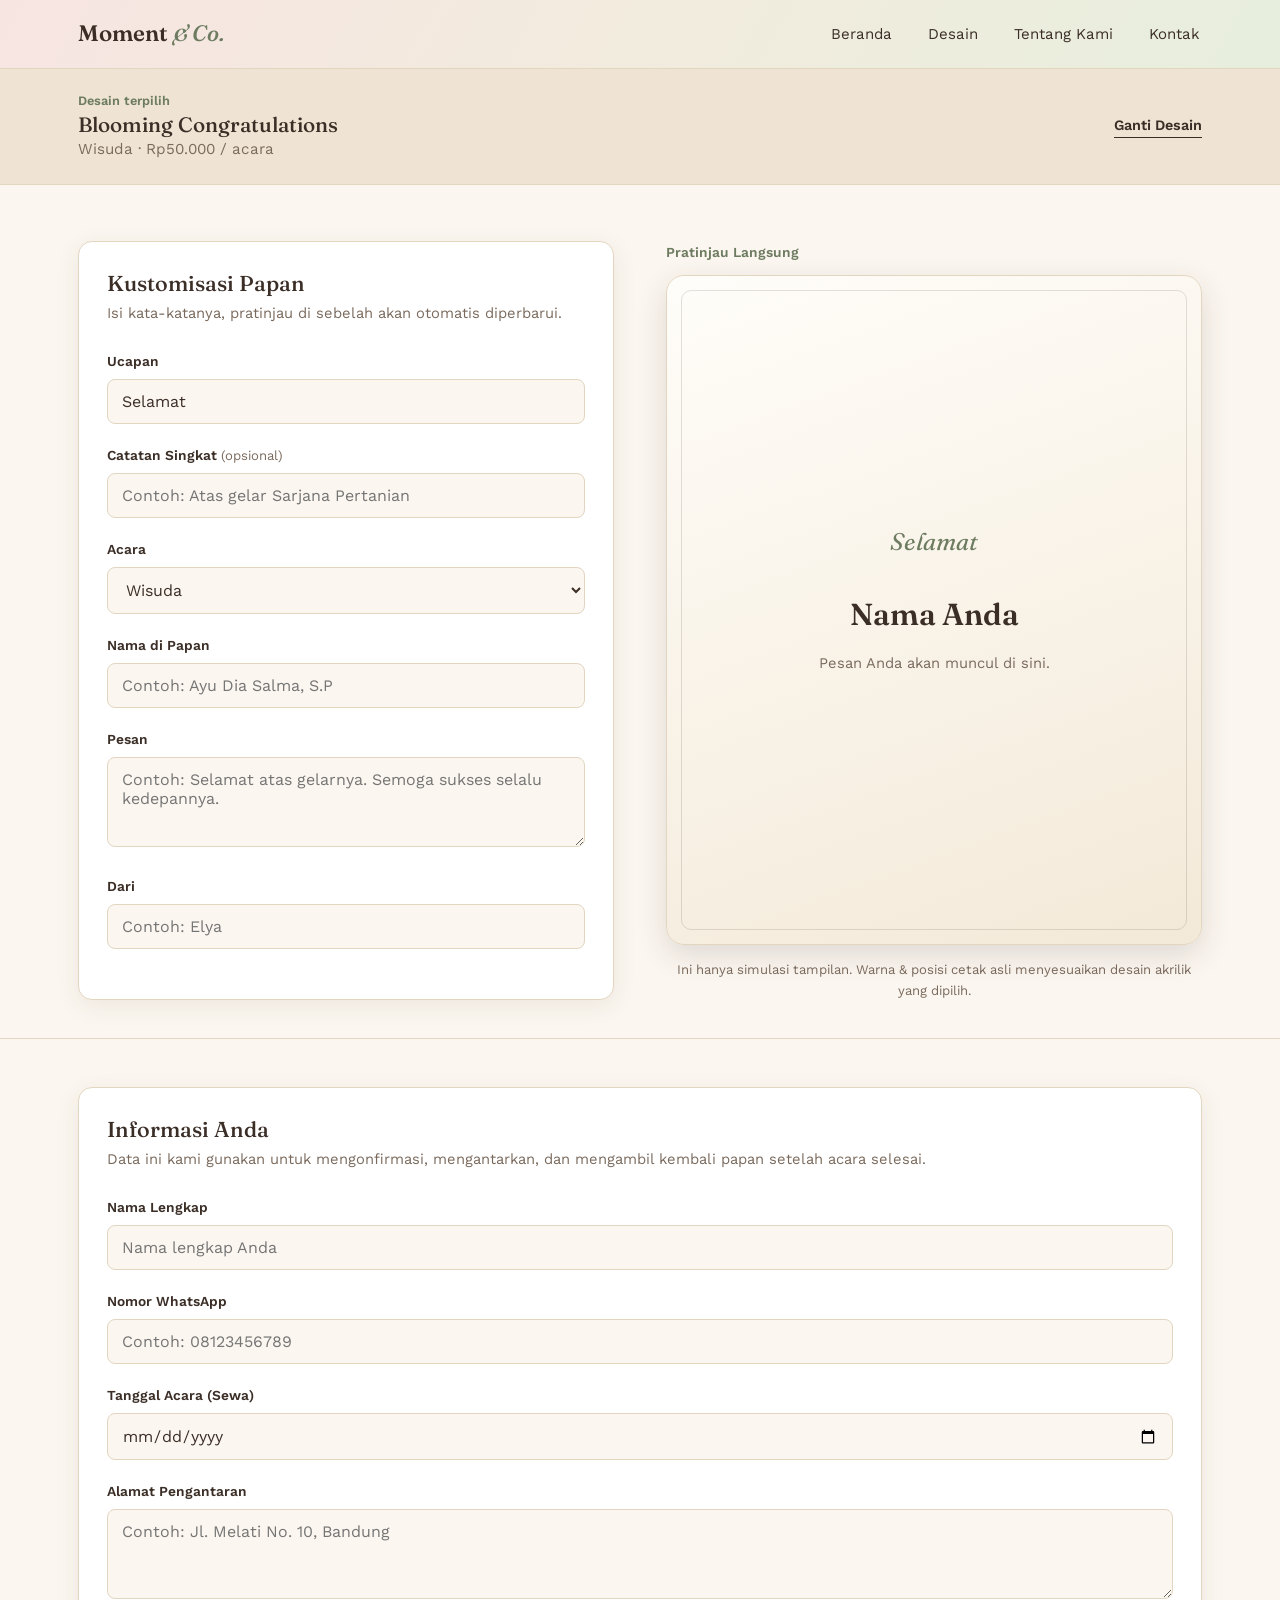
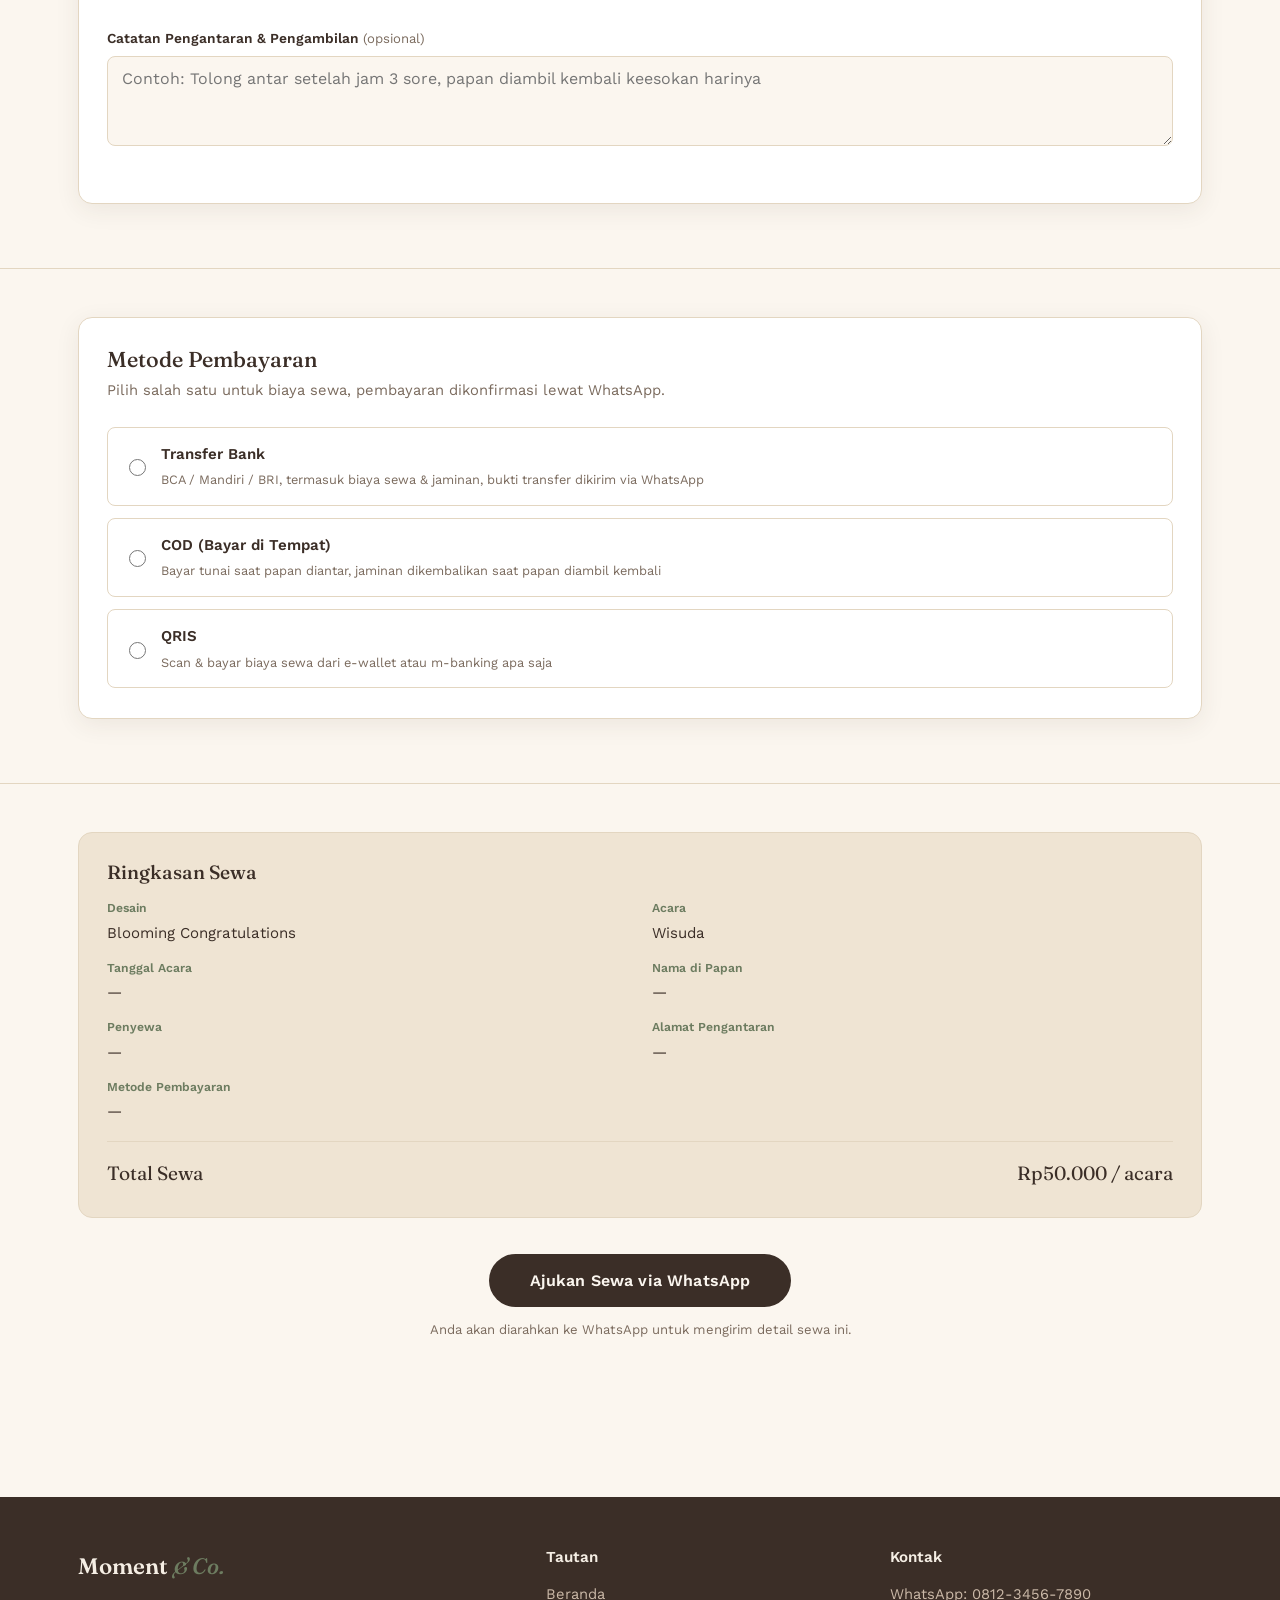
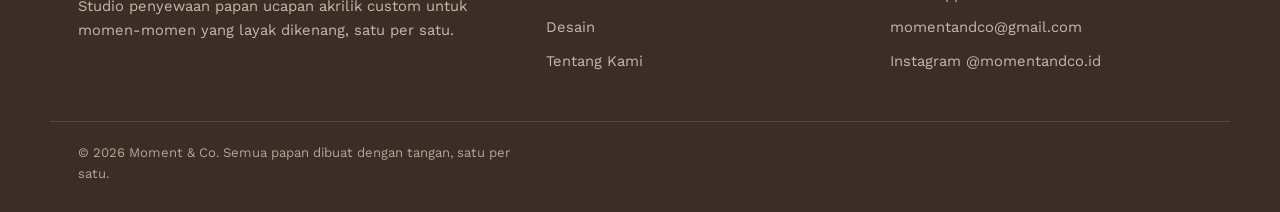
==== board.html @ 208d098b "Add files via upload" ====
<!DOCTYPE html>
<html lang="id">
<head>
<meta charset="UTF-8">
<meta name="viewport" content="width=device-width, initial-scale=1.0">
<title>Custom &amp; Sewa Papan — Moment & Co.</title>
<meta name="description" content="Sesuaikan kata-kata pada papan ucapan akrilik sewaan Anda, lihat pratinjaunya secara langsung, lalu ajukan sewa melalui WhatsApp.">
<link rel="stylesheet" href="css/style.css">
</head>
<body>

<header class="site-header">
  <div class="wrap">
    <a href="index.html" class="brand">Moment <span>&amp; Co.</span></a>
    <nav class="main-nav" id="mainNav">
      <ul>
        <li><a href="index.html">Beranda</a></li>
        <li><a href="index.html#desain">Desain</a></li>
        <li><a href="index.html#tentang">Tentang Kami</a></li>
        <li><a href="index.html#kontak">Kontak</a></li>
      </ul>
    </nav>
    <button class="nav-toggle" id="navToggle" aria-label="Buka menu" aria-expanded="false">
      <svg viewBox="0 0 24 24" fill="none" stroke="currentColor" stroke-width="1.8" stroke-linecap="round"><line x1="3" y1="6" x2="21" y2="6"/><line x1="3" y1="12" x2="21" y2="12"/><line x1="3" y1="18" x2="21" y2="18"/></svg>
    </button>
  </div>
</header>

<div class="page-header-strip">
  <div class="wrap selected-design-bar">
    <div>
      <div class="label">Desain terpilih</div>
      <h2 id="selDesignName">—</h2>
      <div class="price" id="selDesignPrice"></div>
    </div>
    <a href="index.html#desain" class="change-design">Ganti Desain</a>
  </div>
</div>

<main>
  <form id="orderForm" novalidate>

    <!-- Banner error global — tampil di atas semua section saat validasi gagal,
         lalu halaman otomatis scroll ke field pertama yang bermasalah -->
    <div class="wrap">
      <p class="form-error-banner" id="formErrorBanner">Beberapa data belum lengkap. Mohon periksa kembali kolom yang ditandai.</p>
    </div>

    <!-- CUSTOMIZATION + LIVE PREVIEW -->
    <section class="builder" id="kustomisasi">
      <div class="wrap">
        <div class="builder-grid">

          <div class="form-card">
            <h2>Kustomisasi Papan</h2>
            <p class="form-sub">Isi kata-katanya, pratinjau di sebelah akan otomatis diperbarui.</p>

            <div class="field">
              <label for="fCongrats">Ucapan</label>
              <input type="text" id="fCongrats" value="Selamat" maxlength="30">
            </div>

            <div class="field">
              <label for="fNote">Catatan Singkat <span class="hint">(opsional)</span></label>
              <input type="text" id="fNote" placeholder="Contoh: Atas gelar Sarjana Pertanian" maxlength="40">
            </div>

            <div class="field">
              <label for="fOccasion">Acara</label>
              <select id="fOccasion">
                <option value="Wisuda">Wisuda</option>
                <option value="Pernikahan">Pernikahan</option>
                <option value="Grand Opening">Grand Opening</option>
                <option value="Soft Opening">Soft Opening</option>
                <option value="Ulang Tahun ke-">Ulang Tahun ke-</option>
                <option value="Pelantikan">Pelantikan</option>
                <option value="Anniversary">Anniversary</option>
                <option value="Lainnya">Lainnya</option>
              </select>
            </div>

            <div class="field" id="fieldName">
              <label for="fName">Nama di Papan</label>
              <input type="text" id="fName" placeholder="Contoh: Ayu Dia Salma, S.P" maxlength="60">
              <p class="error-msg">Nama di papan wajib diisi.</p>
            </div>

            <div class="field" id="fieldMessage">
              <label for="fMessage">Pesan</label>
              <textarea id="fMessage" placeholder="Contoh: Selamat atas gelarnya. Semoga sukses selalu kedepannya." maxlength="140"></textarea>
              <p class="error-msg">Pesan wajib diisi.</p>
            </div>

            <div class="field">
              <label for="fFrom">Dari</label>
              <input type="text" id="fFrom" placeholder="Contoh: Elya" maxlength="40">
            </div>
          </div>

          <div class="preview-wrap">
            <p class="preview-label">Pratinjau Langsung</p>
            <div class="board-frame">
              <span class="pv-congrats" id="pvCongrats">Selamat</span>
              <span class="pv-note" id="pvNote"></span>
              <span class="pv-name" id="pvName">Nama Anda</span>
              <span class="pv-message" id="pvMessage">Pesan Anda akan muncul di sini.</span>
              <span class="pv-from" id="pvFrom"></span>
            </div>
            <p class="preview-note">Ini hanya simulasi tampilan. Warna &amp; posisi cetak asli menyesuaikan desain akrilik yang dipilih.</p>
          </div>

        </div>
      </div>
    </section>

    <!-- CUSTOMER & DELIVERY INFO -->
    <section class="panel-pad" id="info">
      <div class="wrap">
        <div class="form-card">
          <h2>Informasi Anda</h2>
          <p class="form-sub">Data ini kami gunakan untuk mengonfirmasi, mengantarkan, dan mengambil kembali papan setelah acara selesai.</p>

          <div class="field" id="fieldCustName">
            <label for="cName">Nama Lengkap</label>
            <input type="text" id="cName" placeholder="Nama lengkap Anda">
            <p class="error-msg">Nama wajib diisi.</p>
          </div>

          <div class="field" id="fieldCustPhone">
            <label for="cPhone">Nomor WhatsApp</label>
            <input type="tel" id="cPhone" placeholder="Contoh: 08123456789">
            <p class="error-msg">Nomor WhatsApp wajib diisi.</p>
          </div>

          <div class="field" id="fieldEventDate">
            <label for="cEventDate">Tanggal Acara (Sewa)</label>
            <input type="date" id="cEventDate">
            <p class="error-msg">Tanggal acara wajib diisi.</p>
          </div>

          <div class="field" id="fieldCustAddress">
            <label for="cAddress">Alamat Pengantaran</label>
            <textarea id="cAddress" placeholder="Contoh: Jl. Melati No. 10, Bandung"></textarea>
            <p class="error-msg">Alamat pengantaran wajib diisi.</p>
          </div>

          <div class="field">
            <label for="cNotes">Catatan Pengantaran &amp; Pengambilan <span class="hint">(opsional)</span></label>
            <textarea id="cNotes" placeholder="Contoh: Tolong antar setelah jam 3 sore, papan diambil kembali keesokan harinya"></textarea>
          </div>
        </div>
      </div>
    </section>

    <!-- PAYMENT -->
    <section class="panel-pad" id="pembayaran">
      <div class="wrap">
        <div class="form-card">
          <h2>Metode Pembayaran</h2>
          <p class="form-sub">Pilih salah satu untuk biaya sewa, pembayaran dikonfirmasi lewat WhatsApp.</p>

          <div class="payment-options" id="paymentOptions">
            <label class="payment-option">
              <input type="radio" name="payment" value="Transfer Bank">
              <span>
                <span class="pay-name">Transfer Bank</span><br>
                <span class="pay-desc">BCA / Mandiri / BRI, termasuk biaya sewa &amp; jaminan, bukti transfer dikirim via WhatsApp</span>
              </span>
            </label>
            <label class="payment-option">
              <input type="radio" name="payment" value="COD (Bayar di Tempat)">
              <span>
                <span class="pay-name">COD (Bayar di Tempat)</span><br>
                <span class="pay-desc">Bayar tunai saat papan diantar, jaminan dikembalikan saat papan diambil kembali</span>
              </span>
            </label>
            <label class="payment-option">
              <input type="radio" name="payment" value="QRIS">
              <span>
                <span class="pay-name">QRIS</span><br>
                <span class="pay-desc">Scan &amp; bayar biaya sewa dari e-wallet atau m-banking apa saja</span>
              </span>
            </label>
          </div>
          <p class="error-msg" id="paymentError" style="display:none;">Pilih salah satu metode pembayaran.</p>
        </div>
      </div>
    </section>

    <!-- SUMMARY + SUBMIT -->
    <section class="panel-pad" id="ringkasan">
      <div class="wrap">
        <div class="summary-card">
          <h2>Ringkasan Sewa</h2>
          <dl class="summary-grid">
            <div class="summary-row"><dt>Desain</dt><dd id="sumDesign">—</dd></div>
            <div class="summary-row"><dt>Acara</dt><dd id="sumOccasion">—</dd></div>
            <div class="summary-row"><dt>Tanggal Acara</dt><dd id="sumEventDate">—</dd></div>
            <div class="summary-row"><dt>Nama di Papan</dt><dd id="sumName">—</dd></div>
            <div class="summary-row"><dt>Penyewa</dt><dd id="sumCustomer">—</dd></div>
            <div class="summary-row"><dt>Alamat Pengantaran</dt><dd id="sumAddress">—</dd></div>
            <div class="summary-row"><dt>Metode Pembayaran</dt><dd id="sumPayment">—</dd></div>
          </dl>
          <div class="summary-total">
            <span>Total Sewa</span>
            <span id="sumPrice">Rp0</span>
          </div>
        </div>

        <div class="order-submit">
          <button type="submit" class="btn btn-primary">Ajukan Sewa via WhatsApp</button>
          <p class="submit-note">Anda akan diarahkan ke WhatsApp untuk mengirim detail sewa ini.</p>
        </div>
      </div>
    </section>

  </form>
</main>

<footer class="site-footer">
  <div class="wrap">
    <div>
      <div class="brand">Moment <span>&amp; Co.</span></div>
      <p>Studio penyewaan papan ucapan akrilik custom untuk momen-momen yang layak dikenang, satu per satu.</p>
    </div>
    <div>
      <h4>Tautan</h4>
      <ul>
        <li><a href="index.html">Beranda</a></li>
        <li><a href="index.html#desain">Desain</a></li>
        <li><a href="index.html#tentang">Tentang Kami</a></li>
      </ul>
    </div>
    <div>
      <h4>Kontak</h4>
      <ul>
        <li><a href="https://wa.me/6281234567890" target="_blank" rel="noopener">WhatsApp: 0812-3456-7890</a></li>
        <li><a href="mailto:momentandco@gmail.com">momentandco@gmail.com</a></li>
        <li><a href="#" onclick="return false;">Instagram @momentandco.id</a></li>
      </ul>
    </div>
  </div>
  <div class="wrap footer-bottom">
    © 2026 Moment &amp; Co. Semua papan dibuat dengan tangan, satu per satu.
  </div>
</footer>

<script src="js/nav.js"></script>
<script src="js/data.js"></script>
<script src="js/board.js"></script>
</body>
</html>
---- css/style.css ----
/* ===================================================================
   Moment & Co. — stylesheet
   Palette: warm ivory, espresso type, muted sage + dusty rose accents
   Type: Fraunces (display) + Work Sans (body/UI)
=================================================================== */

@import url('https://fonts.googleapis.com/css2?family=Fraunces:ital,opsz,wght@0,9..144,400;0,9..144,500;0,9..144,600;1,9..144,500&family=Work+Sans:wght@400;500;600&display=swap');

:root{
  --ivory:#FBF6EF;
  --paper:#FFFFFF;
  --espresso:#3B2E27;
  --taupe:#7A6A5D;
  --sage:#8C9A7E;
  --sage-dark:#6D7C60;
  --rose:#DFAFA6;
  --rose-dark:#C68F84;
  --beige:#EFE4D3;
  --line:#E3D6C1;

  --font-display:'Fraunces', serif;
  --font-body:'Work Sans', sans-serif;

  --radius:14px;
  --radius-sm:8px;
  --shadow-soft:0 6px 24px rgba(59,46,39,0.08);
  --shadow-lift:0 10px 30px rgba(59,46,39,0.14);
  --container:1180px;
}

*,*::before,*::after{ box-sizing:border-box; }
html{ scroll-behavior:smooth; }
body{
  margin:0;
  background:var(--ivory);
  color:var(--espresso);
  font-family:var(--font-body);
  font-size:16px;
  line-height:1.6;
  -webkit-font-smoothing:antialiased;
}
h1,h2,h3,h4{
  font-family:var(--font-display);
  font-weight:500;
  color:var(--espresso);
  line-height:1.15;
  margin:0 0 0.5em;
}
p{ margin:0 0 1em; color:var(--taupe); }
a{ color:inherit; text-decoration:none; }
ul{ list-style:none; margin:0; padding:0; }
img{ max-width:100%; display:block; }
button{ font-family:inherit; cursor:pointer; }
input,select,textarea{ font-family:inherit; font-size:1rem; }

:focus-visible{
  outline:2px solid var(--sage-dark);
  outline-offset:3px;
}

.wrap{
  max-width:var(--container);
  margin:0 auto;
  padding:0 28px;
}

@media (prefers-reduced-motion: reduce){
  *{ animation-duration:0.001ms !important; transition-duration:0.001ms !important; }
  html{ scroll-behavior:auto; }
}

/* ---------- Buttons ---------- */
.btn{
  display:inline-flex;
  align-items:center;
  justify-content:center;
  gap:8px;
  padding:13px 26px;
  border-radius:999px;
  border:1px solid transparent;
  font-size:0.95rem;
  font-weight:600;
  letter-spacing:0.01em;
  transition:transform 0.18s ease, box-shadow 0.18s ease, background 0.18s ease;
}
.btn-primary{
  background:var(--espresso);
  color:var(--ivory);
}
.btn-primary:hover{ background:#2C221D; box-shadow:var(--shadow-lift); transform:translateY(-1px); }
.btn-secondary{
  background:transparent;
  border-color:var(--espresso);
  color:var(--espresso);
}
.btn-secondary:hover{ background:var(--espresso); color:var(--ivory); }
.btn-full{ width:100%; }
.btn:disabled{ opacity:0.5; cursor:not-allowed; transform:none; box-shadow:none; }

/* ---------- Header ---------- */
.site-header{
  position:sticky;
  top:0;
  z-index:50;
  background:linear-gradient(120deg, #F7E5E2 0%, #F1ECDD 55%, #E7EEDD 100%);
  border-bottom:1px solid var(--line);
}
.site-header .wrap{
  display:flex;
  align-items:center;
  justify-content:space-between;
  padding-top:16px;
  padding-bottom:16px;
}
.brand{
  font-family:var(--font-display);
  font-size:1.4rem;
  font-weight:600;
  color:var(--espresso);
}
.brand span{ font-style:italic; font-weight:500; color:var(--sage-dark); }

.main-nav ul{ display:flex; gap:32px; }
.main-nav a{
  font-size:0.94rem;
  color:var(--espresso);
  padding:6px 2px;
  border-bottom:1px solid transparent;
  transition:border-color 0.18s ease, color 0.18s ease;
}
.main-nav a:hover{ border-color:var(--sage-dark); }

.nav-toggle{
  display:none;
  background:none;
  border:none;
  padding:6px;
}
.nav-toggle svg{ width:26px; height:26px; }

/* ---------- Store info (Tentang Kami) — kini di posisi paling atas,
   menggantikan slot screen-tabs yang lama, tampil di semua halaman ---------- */
.store-info-heading{
  font-family:var(--font-display);
  font-style:italic;
  color:var(--sage-dark);
  font-size:1.02rem;
  margin-bottom:18px;
}

/* Section padding utility, dipakai langsung tanpa gating tab lagi
   (.builder sudah didefinisikan di bagian "Custom board & checkout page").
   Garis tipis di atas tiap section memisahkan area saat semuanya di-scroll
   berurutan dalam satu halaman (dulu dipisah lewat tab). */
.panel-pad{
  padding:48px 0 64px;
  border-top:1px solid var(--line);
}

@media (max-width:820px){
  .nav-toggle{ display:block; }
  .main-nav{
    position:absolute;
    top:100%;
    left:0;
    right:0;
    background:var(--ivory);
    border-bottom:1px solid var(--line);
    max-height:0;
    overflow:hidden;
    transition:max-height 0.25s ease;
  }
  .main-nav.open{ max-height:280px; }
  .main-nav ul{
    flex-direction:column;
    gap:0;
    padding:8px 28px 20px;
  }
  .main-nav li{ border-top:1px solid var(--line); }
  .main-nav a{ display:block; padding:14px 2px; border-bottom:none; }
}

/* ---------- Hero ---------- */
.hero{
  padding:72px 0 64px;
  overflow:hidden;
}
.hero .wrap{
  display:grid;
  grid-template-columns:1.05fr 0.85fr;
  gap:56px;
  align-items:center;
}
.hero-eyebrow{
  font-family:var(--font-display);
  font-style:italic;
  color:var(--sage-dark);
  font-size:1.05rem;
  margin-bottom:14px;
}
.hero h1{
  font-size:clamp(2.1rem, 4vw, 3.1rem);
  max-width:14ch;
}
.hero-lead{
  font-size:1.06rem;
  max-width:46ch;
  margin-bottom:28px;
}
.hero-actions{ display:flex; gap:16px; flex-wrap:wrap; }

.hero-art{
  position:relative;
  display:flex;
  align-items:center;
  justify-content:center;
}
.hero-art svg{ width:100%; height:auto; max-width:420px; }

@media (max-width:900px){
  .hero .wrap{ grid-template-columns:1fr; }
  .hero-art{ order:-1; max-width:300px; margin:0 auto; }
}

/* ---------- Store info ---------- */
.store-info{
  background:var(--beige);
  border-top:1px solid var(--line);
  border-bottom:1px solid var(--line);
  padding:20px 0;
}
.info-grid{
  display:grid;
  grid-template-columns:repeat(3,1fr);
  gap:32px;
}
.info-block{ display:flex; gap:16px; }
.info-icon{
  flex:none;
  width:40px; height:40px;
  border-radius:50%;
  background:var(--paper);
  display:flex; align-items:center; justify-content:center;
  box-shadow:var(--shadow-soft);
}
.info-icon svg{ width:19px; height:19px; stroke:var(--sage-dark); }
.info-block h3{ font-size:1.02rem; margin-bottom:4px; }
.info-block p{ margin:0; font-size:0.93rem; }

@media (max-width:820px){
  .info-grid{ grid-template-columns:1fr; }
}

/* ---------- Search + designs ---------- */
.designs-section{ padding:72px 0 84px; }
.section-head{
  display:flex;
  align-items:flex-end;
  justify-content:space-between;
  gap:24px;
  margin-bottom:32px;
  flex-wrap:wrap;
}
.section-head h2{ font-size:2rem; max-width:16ch; }
.section-head p{ margin:0; max-width:40ch; }

.search-bar{
  position:relative;
  max-width:360px;
  margin-left:auto;
}
.search-bar input{
  width:100%;
  padding:12px 16px 12px 42px;
  border-radius:999px;
  border:1px solid var(--line);
  background:var(--paper);
  color:var(--espresso);
}
.search-bar input::placeholder{ color:#A8998A; }
.search-bar svg{
  position:absolute;
  left:15px; top:50%;
  transform:translateY(-50%);
  width:17px; height:17px;
  stroke:var(--taupe);
}
.search-empty{
  display:none;
  text-align:center;
  padding:40px 0;
  color:var(--taupe);
  font-family:var(--font-display);
  font-size:1.15rem;
}

.designs-grid{
  display:grid;
  grid-template-columns:repeat(3, 1fr);
  gap:26px;
  margin-top:40px;
}
@media (max-width:980px){ .designs-grid{ grid-template-columns:repeat(2,1fr); } }
@media (max-width:600px){ .designs-grid{ grid-template-columns:1fr; } }

.board-card{
  background:var(--paper);
  border:1px solid var(--line);
  border-radius:var(--radius);
  overflow:hidden;
  box-shadow:var(--shadow-soft);
  transition:transform 0.2s ease, box-shadow 0.2s ease;
  display:flex;
  flex-direction:column;
}
.board-card:hover{ transform:translateY(-3px); box-shadow:var(--shadow-lift); }

.board-thumb{
  position:relative;
  aspect-ratio:4/3;
  background:linear-gradient(155deg, var(--beige) 0%, #F5ECDD 100%);
  display:flex;
  align-items:center;
  justify-content:center;
  border-bottom:1px solid var(--line);
}
.board-thumb img{
  position:absolute; inset:0;
  width:100%; height:100%;
  object-fit:cover;
}
.board-thumb .thumb-icon{ width:46px; height:46px; stroke:var(--sage-dark); opacity:0.75; }
.board-thumb .thumb-caption{
  position:absolute;
  bottom:10px; left:0; right:0;
  text-align:center;
  font-size:0.72rem;
  color:var(--taupe);
  letter-spacing:0.02em;
}

.board-body{ padding:18px 20px 20px; display:flex; flex-direction:column; gap:4px; flex:1; }
.board-occasion{ font-size:0.78rem; color:var(--sage-dark); font-weight:600; }
.board-name{ font-family:var(--font-display); font-size:1.18rem; margin:0; }
.board-price{ color:var(--espresso); font-weight:600; margin:2px 0 14px; }
.price-unit{ color:var(--taupe); font-weight:400; font-size:0.8rem; }
.board-body .btn{ margin-top:auto; }

/* ---------- Footer ---------- */
.site-footer{
  background:var(--espresso);
  color:#EFE6DC;
  padding:52px 0 28px;
}
.site-footer .wrap{
  display:grid;
  grid-template-columns:1.4fr 1fr 1fr;
  gap:32px;
}
.site-footer h4{ color:#F5EEE4; font-size:0.95rem; margin-bottom:14px; font-family:var(--font-body); font-weight:600; }
.site-footer .brand{ color:#F5EEE4; margin-bottom:10px; }
.site-footer p, .site-footer a{ color:#CBB9A8; font-size:0.92rem; }
.site-footer a:hover{ color:#F5EEE4; }
.site-footer li{ margin-bottom:8px; }
.footer-bottom{
  margin-top:40px;
  padding-top:20px;
  border-top:1px solid rgba(255,255,255,0.12);
  font-size:0.82rem;
  color:#B7A594;
}
@media (max-width:700px){
  .site-footer .wrap{ grid-template-columns:1fr; }
}

/* ===================================================================
   Custom board & checkout page
=================================================================== */
.page-header-strip{
  background:var(--beige);
  border-bottom:1px solid var(--line);
  padding:22px 0;
}
.selected-design-bar{
  display:flex;
  align-items:center;
  justify-content:space-between;
  flex-wrap:wrap;
  gap:12px;
}
.selected-design-bar .label{ font-size:0.8rem; color:var(--sage-dark); font-weight:600; margin-bottom:2px; }
.selected-design-bar h2{ font-size:1.3rem; margin:0; }
.selected-design-bar .price{ color:var(--taupe); font-size:0.95rem; }
.change-design{
  font-size:0.9rem;
  font-weight:600;
  color:var(--espresso);
  border-bottom:1px solid var(--espresso);
}

.builder{ padding:56px 0 24px; }
.builder-grid{
  display:grid;
  grid-template-columns:1fr 1fr;
  gap:52px;
  align-items:start;
}
@media (max-width:900px){
  .builder-grid{ grid-template-columns:1fr; gap:40px; }
}

.form-card{
  background:var(--paper);
  border:1px solid var(--line);
  border-radius:var(--radius);
  padding:30px 28px;
  box-shadow:var(--shadow-soft);
}
.form-card h2{ font-size:1.35rem; margin-bottom:6px; }
.form-card .form-sub{ margin-bottom:24px; font-size:0.92rem; }

.field{ margin-bottom:20px; }
.field label{
  display:block;
  font-size:0.86rem;
  font-weight:600;
  margin-bottom:7px;
  color:var(--espresso);
}
.field .hint{ font-weight:400; color:var(--taupe); font-size:0.82rem; }
.field input[type=text],
.field input[type=tel],
.field input[type=date],
.field select,
.field textarea{
  width:100%;
  padding:12px 14px;
  border:1px solid var(--line);
  border-radius:var(--radius-sm);
  background:var(--ivory);
  color:var(--espresso);
  transition:border-color 0.15s ease;
}
.field input:focus,
.field select:focus,
.field textarea:focus{ border-color:var(--sage-dark); }
.field textarea{ resize:vertical; min-height:90px; }
.field.has-error input,
.field.has-error select,
.field.has-error textarea{ border-color:var(--rose-dark); }
.error-msg{
  display:none;
  color:#B4574B;
  font-size:0.8rem;
  margin-top:6px;
}
.field.has-error .error-msg{ display:block; }

/* payment options */
.payment-options{ display:grid; gap:12px; }
.payment-option{
  display:flex;
  align-items:center;
  gap:12px;
  border:1px solid var(--line);
  border-radius:var(--radius-sm);
  padding:13px 16px;
  cursor:pointer;
  transition:border-color 0.15s ease, background 0.15s ease;
}
.payment-option:hover{ border-color:var(--sage-dark); }
.payment-option input{ accent-color:var(--sage-dark); width:17px; height:17px; }
.payment-option.selected{ border-color:var(--sage-dark); background:#F5F7F1; }
.payment-option .pay-name{ font-weight:600; font-size:0.94rem; }
.payment-option .pay-desc{ font-size:0.8rem; color:var(--taupe); }

/* ---------- Live preview ---------- */
.preview-wrap{ position:sticky; top:96px; }
.preview-label{ font-size:0.86rem; font-weight:600; color:var(--sage-dark); margin-bottom:12px; }

.board-frame{
  background:linear-gradient(160deg, #FFFDF9 0%, #F3E9D8 100%);
  border:1px solid var(--line);
  border-radius:18px;
  box-shadow:var(--shadow-lift);
  aspect-ratio:4/5;
  position:relative;
  padding:38px 30px;
  display:flex;
  flex-direction:column;
  align-items:center;
  justify-content:center;
  text-align:center;
  gap:14px;
}
.board-frame::before{
  content:"";
  position:absolute; inset:14px;
  border:1px solid rgba(59,46,39,0.14);
  border-radius:10px;
  pointer-events:none;
}
.pv-congrats{
  font-family:var(--font-display);
  font-style:italic;
  font-size:clamp(1.1rem,3vw,1.5rem);
  color:var(--sage-dark);
  word-break:break-word;
}
.pv-note{
  font-size:0.78rem;
  letter-spacing:0.02em;
  color:var(--taupe);
}
.pv-name{
  font-family:var(--font-display);
  font-weight:600;
  font-size:clamp(1.3rem,4vw,1.9rem);
  color:var(--espresso);
  word-break:break-word;
}
.pv-message{
  font-size:0.92rem;
  color:var(--taupe);
  max-width:34ch;
  word-break:break-word;
}
.pv-from{
  margin-top:6px;
  font-family:var(--font-display);
  font-style:italic;
  font-size:1rem;
  color:var(--espresso);
}
.preview-note{
  margin-top:14px;
  font-size:0.82rem;
  color:var(--taupe);
  text-align:center;
}

/* ---------- Summary ---------- */
.summary-card{
  background:var(--beige);
  border:1px solid var(--line);
  border-radius:var(--radius);
  padding:28px;
}
.summary-card h2{ font-size:1.2rem; margin-bottom:16px; }
.summary-grid{
  display:grid;
  grid-template-columns:1fr 1fr;
  gap:14px 24px;
}
@media (max-width:600px){ .summary-grid{ grid-template-columns:1fr; } }
.summary-row dt{ font-size:0.76rem; color:var(--sage-dark); font-weight:600; margin-bottom:2px; }
.summary-row dd{ margin:0; font-size:0.94rem; color:var(--espresso); }
.summary-total{
  margin-top:18px;
  padding-top:16px;
  border-top:1px solid var(--line);
  display:flex;
  justify-content:space-between;
  align-items:center;
  font-family:var(--font-display);
  font-size:1.2rem;
}

.order-submit{ padding:36px 0 80px; text-align:center; }
.order-submit .btn{ padding:16px 40px; font-size:1rem; }
.order-submit .submit-note{ margin-top:12px; font-size:0.82rem; }
.form-error-banner{
  display:none;
  max-width:520px;
  margin:0 auto 18px;
  background:#FBEDEA;
  border:1px solid #E9BDB4;
  color:#9C4438;
  padding:12px 18px;
  border-radius:var(--radius-sm);
  font-size:0.88rem;
}
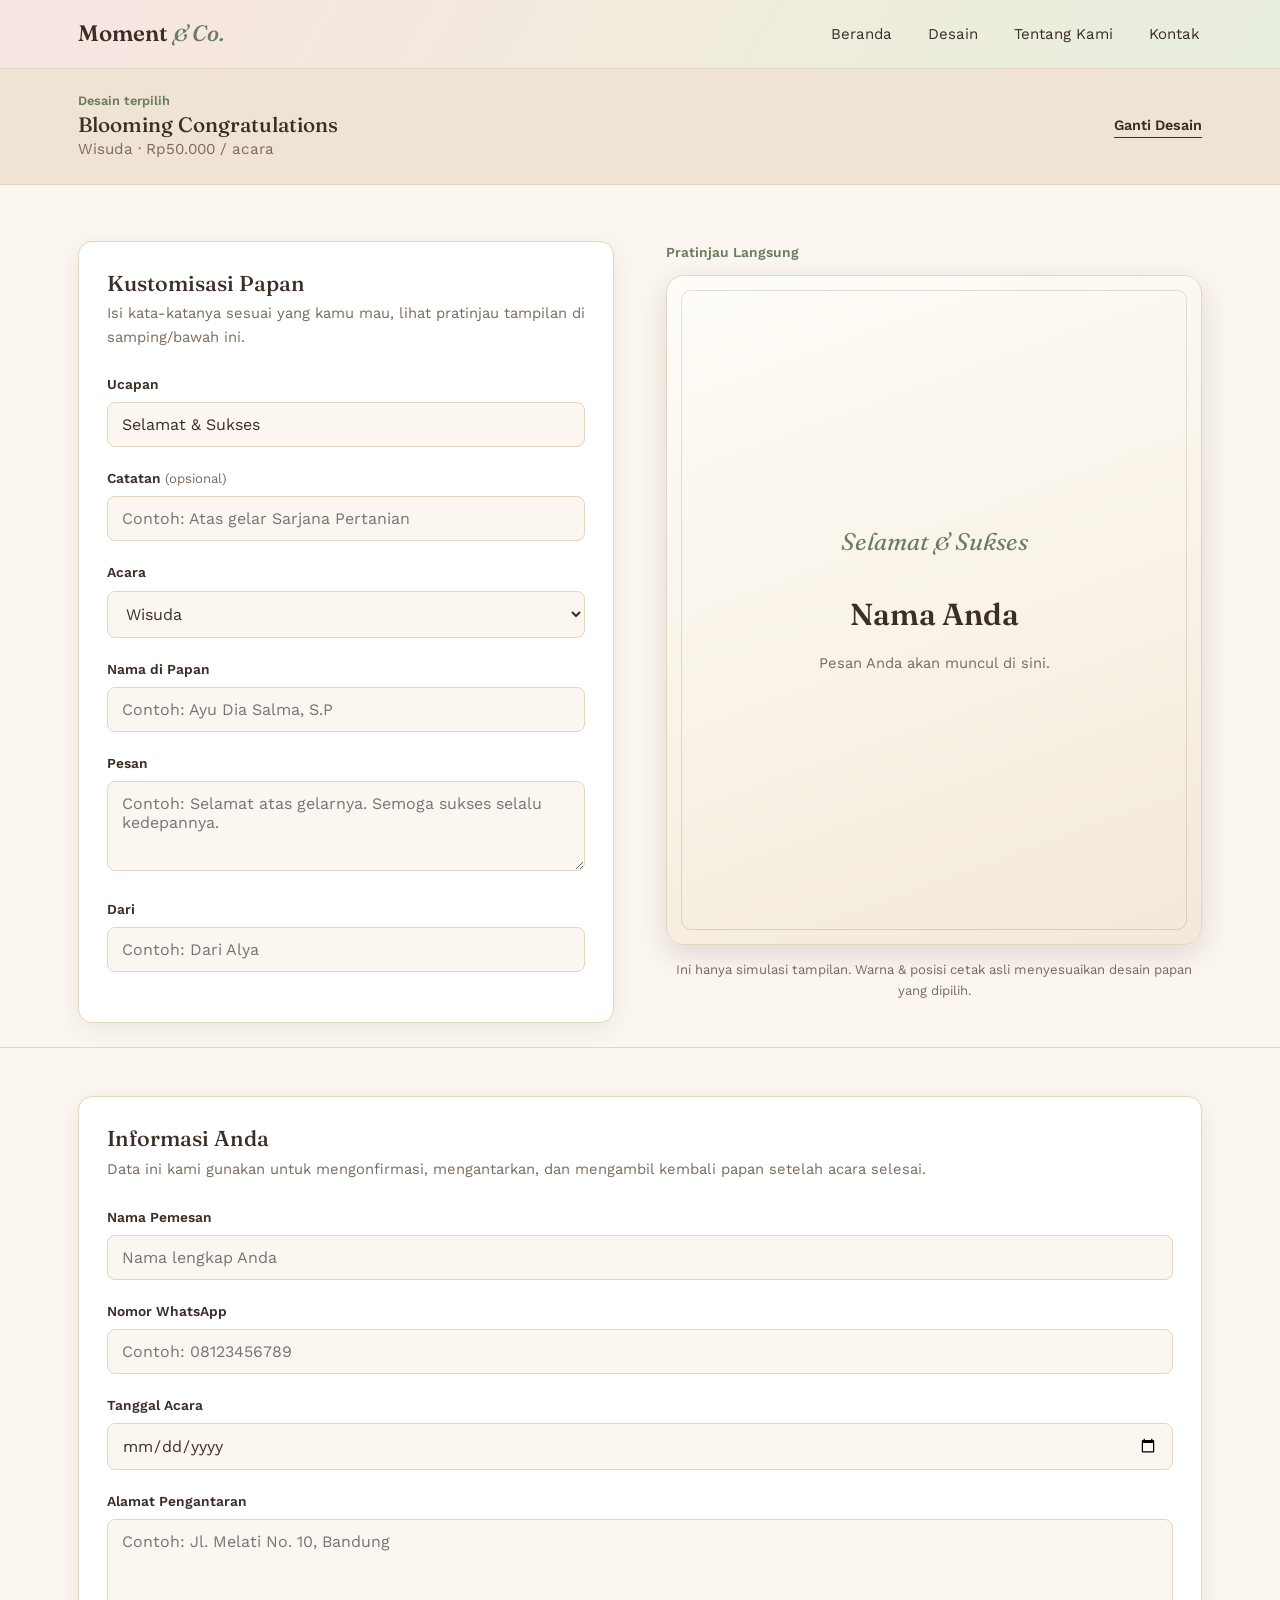
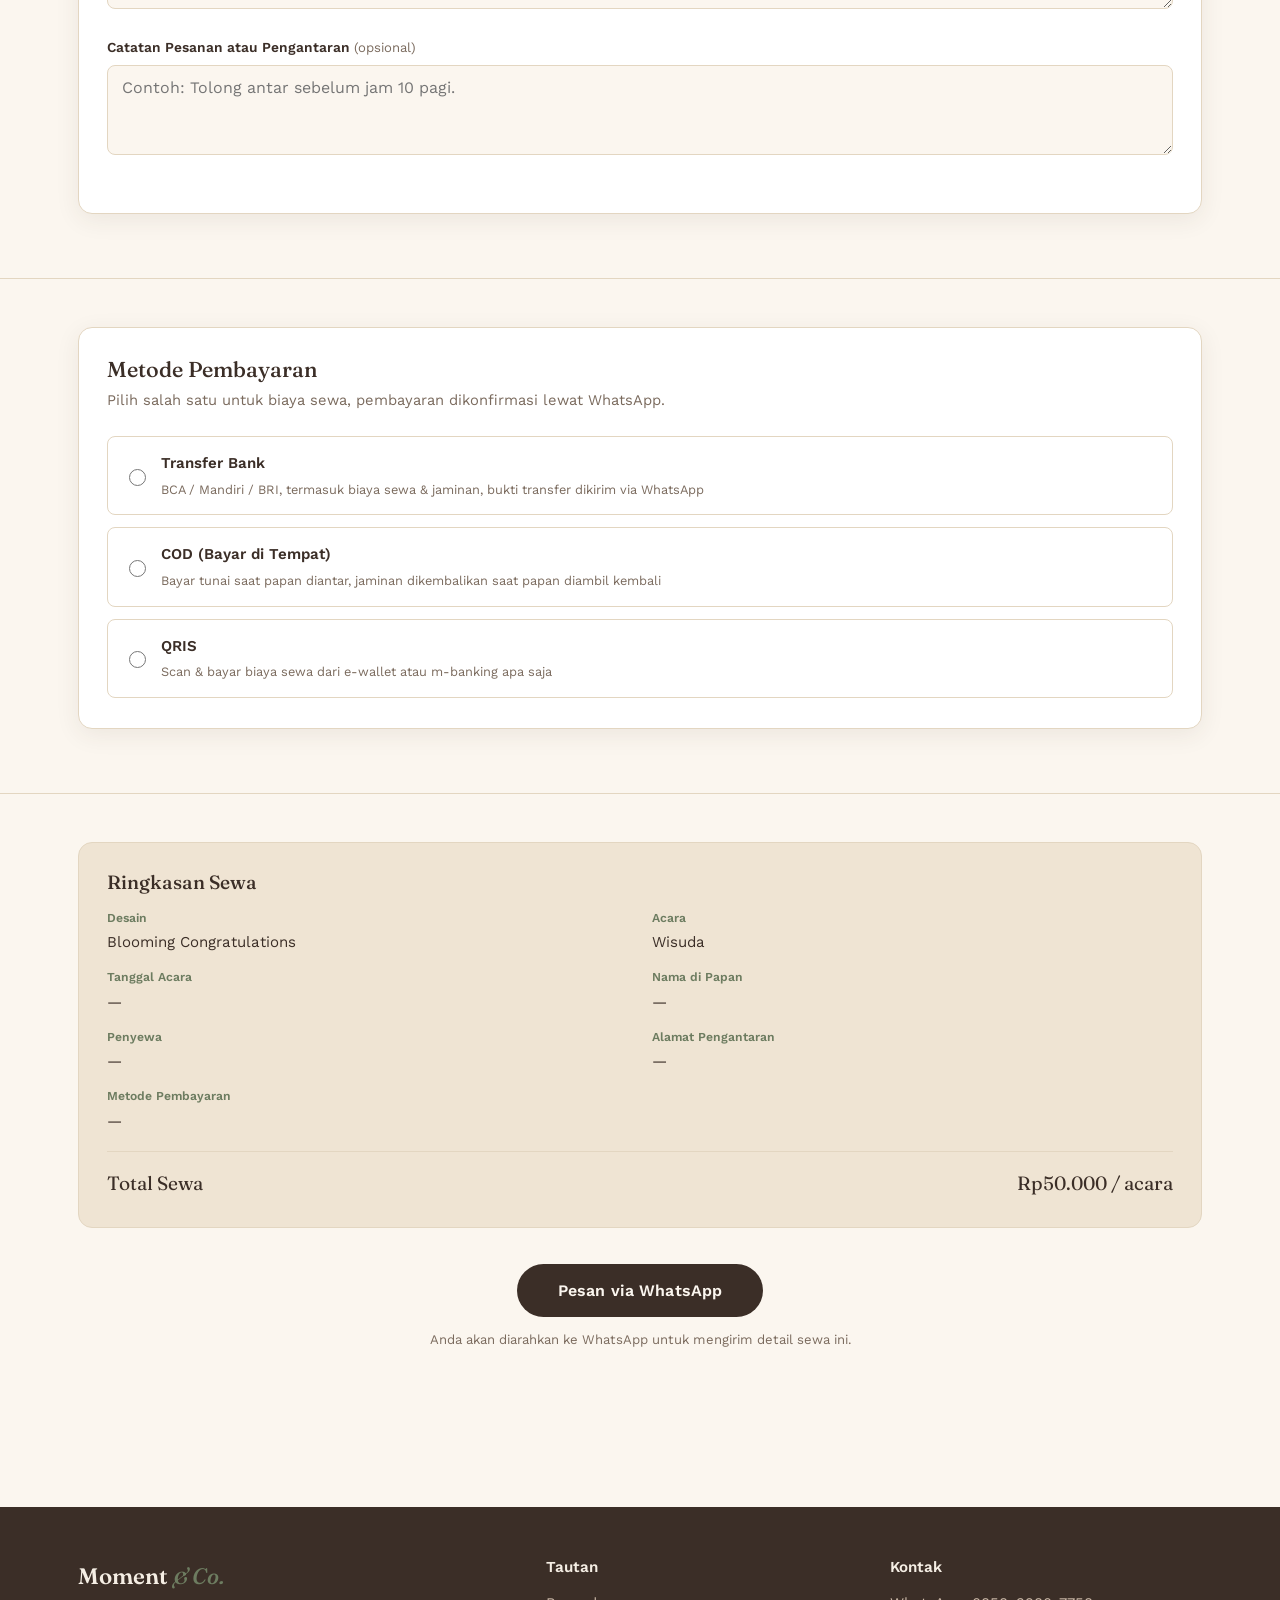
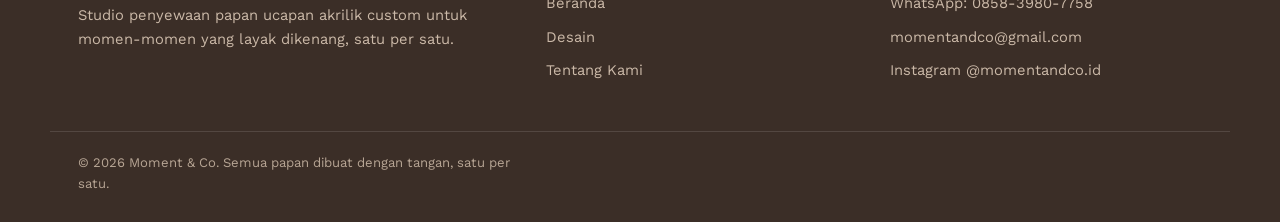
==== commit 7e2feb02: "Revise text labels and placeholders in board.html Updated text content for better clarity and accura" ====
--- a/board.html
+++ b/board.html
@@ -53,15 +53,15 @@
 
           <div class="form-card">
             <h2>Kustomisasi Papan</h2>
-            <p class="form-sub">Isi kata-katanya, pratinjau di sebelah akan otomatis diperbarui.</p>
+            <p class="form-sub">Isi kata-katanya sesuai yang kamu mau, lihat pratinjau tampilan di samping/bawah ini.</p>
 
             <div class="field">
               <label for="fCongrats">Ucapan</label>
-              <input type="text" id="fCongrats" value="Selamat" maxlength="30">
-            </div>
-
-            <div class="field">
-              <label for="fNote">Catatan Singkat <span class="hint">(opsional)</span></label>
+              <input type="text" id="fCongrats" value="Selamat & Sukses" maxlength="30">
+            </div>
+
+            <div class="field">
+              <label for="fNote">Catatan <span class="hint">(opsional)</span></label>
               <input type="text" id="fNote" placeholder="Contoh: Atas gelar Sarjana Pertanian" maxlength="40">
             </div>
 
@@ -93,7 +93,7 @@
 
             <div class="field">
               <label for="fFrom">Dari</label>
-              <input type="text" id="fFrom" placeholder="Contoh: Elya" maxlength="40">
+              <input type="text" id="fFrom" placeholder="Contoh: Dari Alya" maxlength="40">
             </div>
           </div>
 
@@ -106,7 +106,7 @@
               <span class="pv-message" id="pvMessage">Pesan Anda akan muncul di sini.</span>
               <span class="pv-from" id="pvFrom"></span>
             </div>
-            <p class="preview-note">Ini hanya simulasi tampilan. Warna &amp; posisi cetak asli menyesuaikan desain akrilik yang dipilih.</p>
+            <p class="preview-note">Ini hanya simulasi tampilan. Warna &amp; posisi cetak asli menyesuaikan desain papan yang dipilih.</p>
           </div>
 
         </div>
@@ -121,7 +121,7 @@
           <p class="form-sub">Data ini kami gunakan untuk mengonfirmasi, mengantarkan, dan mengambil kembali papan setelah acara selesai.</p>
 
           <div class="field" id="fieldCustName">
-            <label for="cName">Nama Lengkap</label>
+            <label for="cName">Nama Pemesan</label>
             <input type="text" id="cName" placeholder="Nama lengkap Anda">
             <p class="error-msg">Nama wajib diisi.</p>
           </div>
@@ -133,7 +133,7 @@
           </div>
 
           <div class="field" id="fieldEventDate">
-            <label for="cEventDate">Tanggal Acara (Sewa)</label>
+            <label for="cEventDate">Tanggal Acara</label>
             <input type="date" id="cEventDate">
             <p class="error-msg">Tanggal acara wajib diisi.</p>
           </div>
@@ -145,8 +145,8 @@
           </div>
 
           <div class="field">
-            <label for="cNotes">Catatan Pengantaran &amp; Pengambilan <span class="hint">(opsional)</span></label>
-            <textarea id="cNotes" placeholder="Contoh: Tolong antar setelah jam 3 sore, papan diambil kembali keesokan harinya"></textarea>
+            <label for="cNotes">Catatan Pesanan atau Pengantaran <span class="hint">(opsional)</span></label>
+            <textarea id="cNotes" placeholder="Contoh: Tolong antar sebelum jam 10 pagi."></textarea>
           </div>
         </div>
       </div>
@@ -208,7 +208,7 @@
         </div>
 
         <div class="order-submit">
-          <button type="submit" class="btn btn-primary">Ajukan Sewa via WhatsApp</button>
+          <button type="submit" class="btn btn-primary">Pesan via WhatsApp</button>
           <p class="submit-note">Anda akan diarahkan ke WhatsApp untuk mengirim detail sewa ini.</p>
         </div>
       </div>
@@ -234,7 +234,7 @@
     <div>
       <h4>Kontak</h4>
       <ul>
-        <li><a href="https://wa.me/6281234567890" target="_blank" rel="noopener">WhatsApp: 0812-3456-7890</a></li>
+        <li><a href="https://wa.me/6285839807758" target="_blank" rel="noopener">WhatsApp: 0858-3980-7758</a></li>
         <li><a href="mailto:momentandco@gmail.com">momentandco@gmail.com</a></li>
         <li><a href="#" onclick="return false;">Instagram @momentandco.id</a></li>
       </ul>
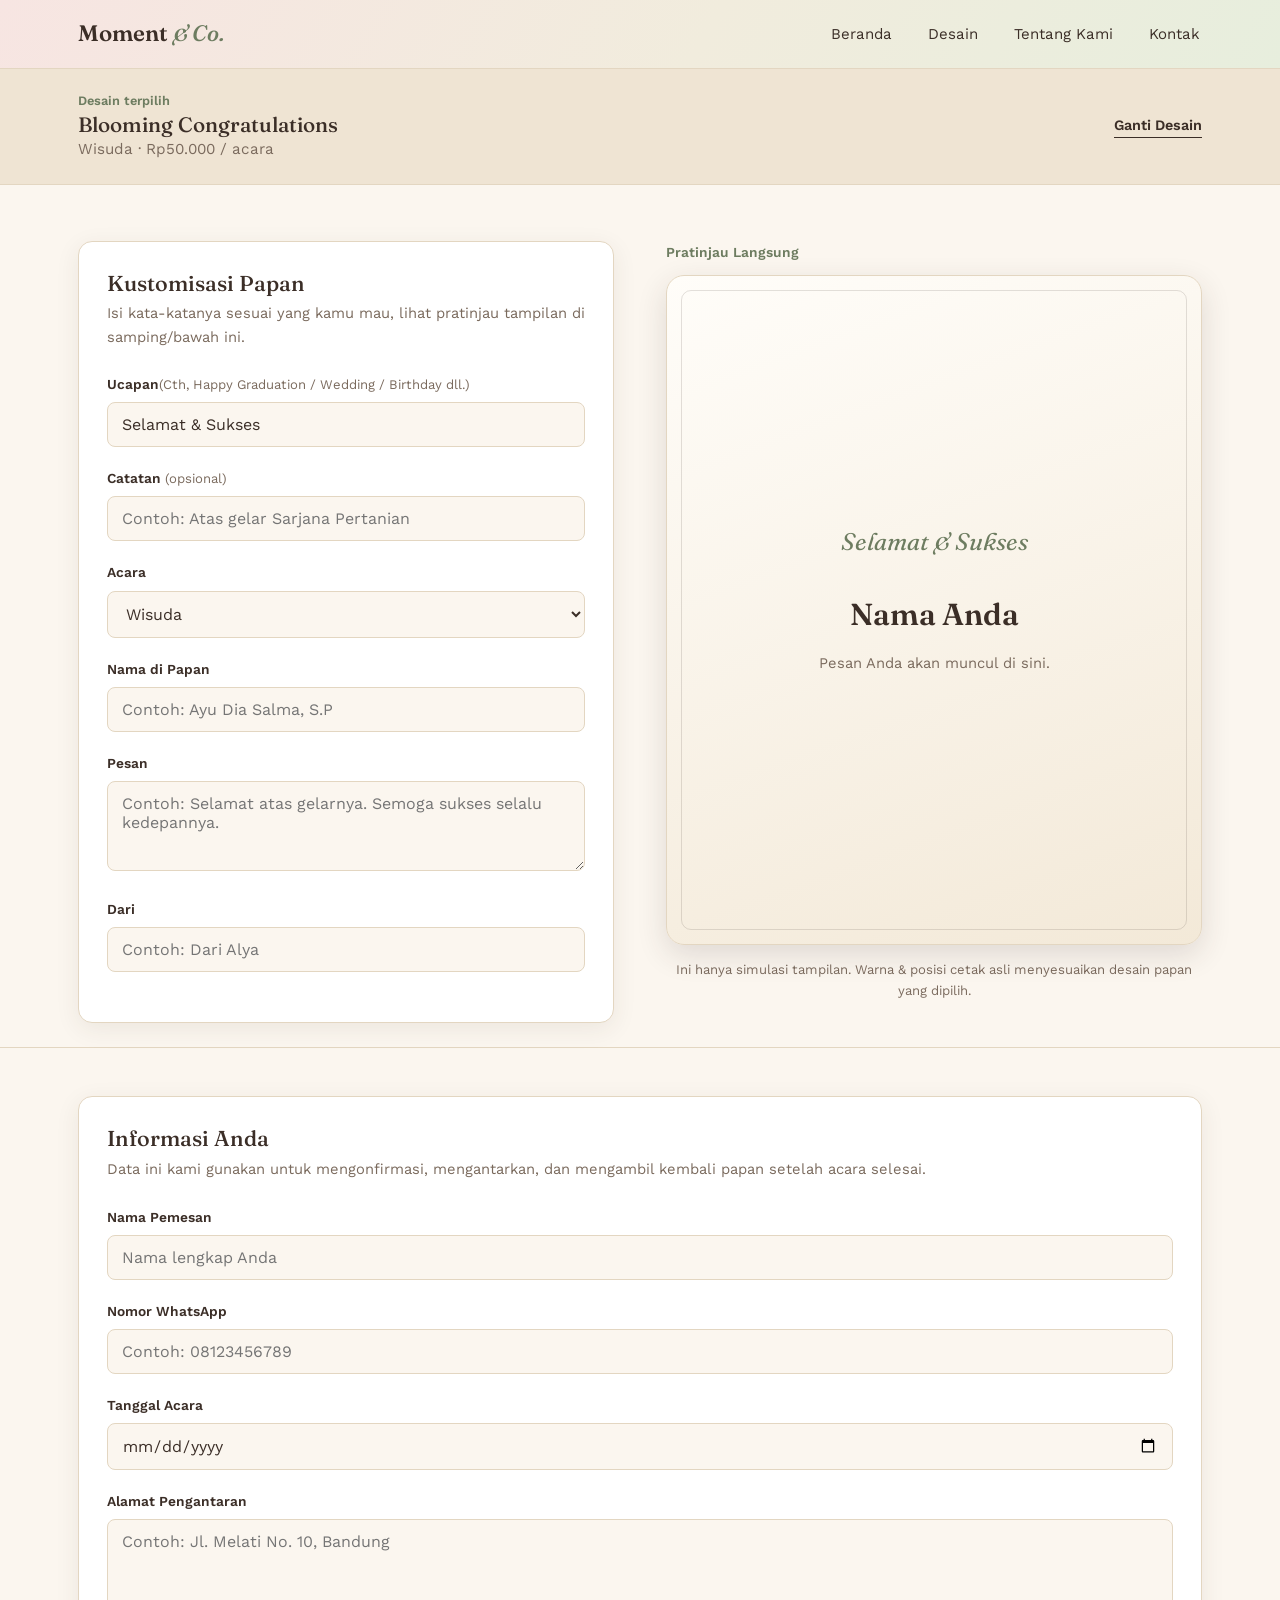
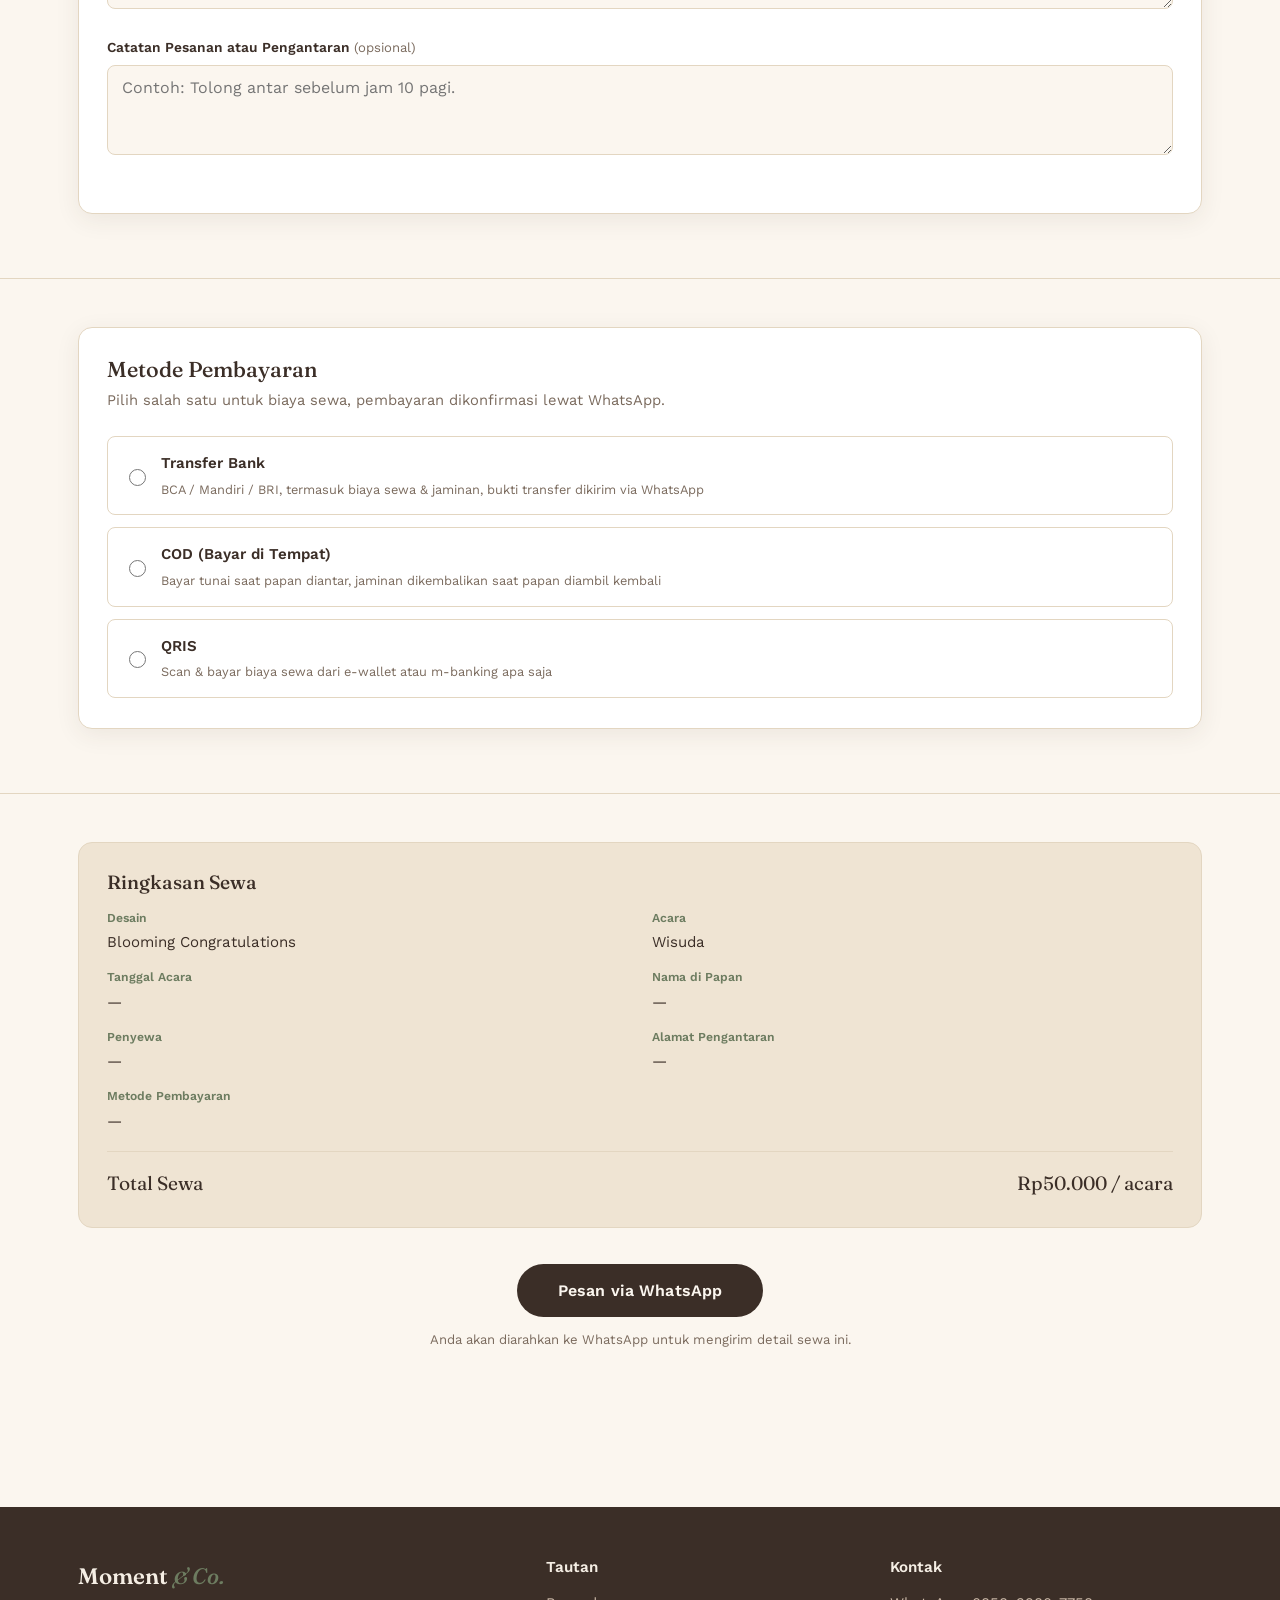
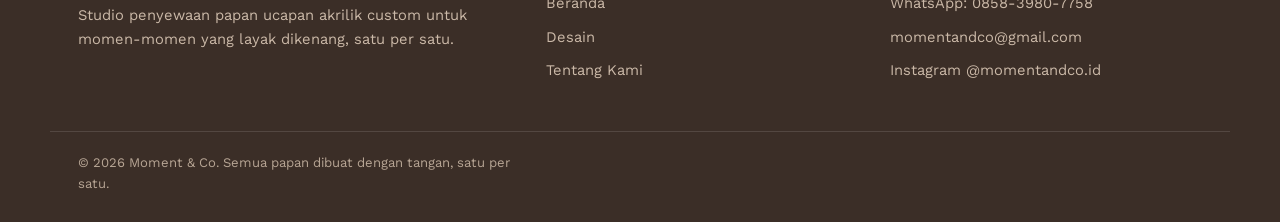
==== commit dfbe521b: "Update board.html" ====
--- a/board.html
+++ b/board.html
@@ -56,7 +56,7 @@
             <p class="form-sub">Isi kata-katanya sesuai yang kamu mau, lihat pratinjau tampilan di samping/bawah ini.</p>
 
             <div class="field">
-              <label for="fCongrats">Ucapan</label>
+              <label for="fCongrats">Ucapan<span class="hint">(Cth, Happy Graduation / Wedding / Birthday dll.)</span></label>
               <input type="text" id="fCongrats" value="Selamat & Sukses" maxlength="30">
             </div>
 
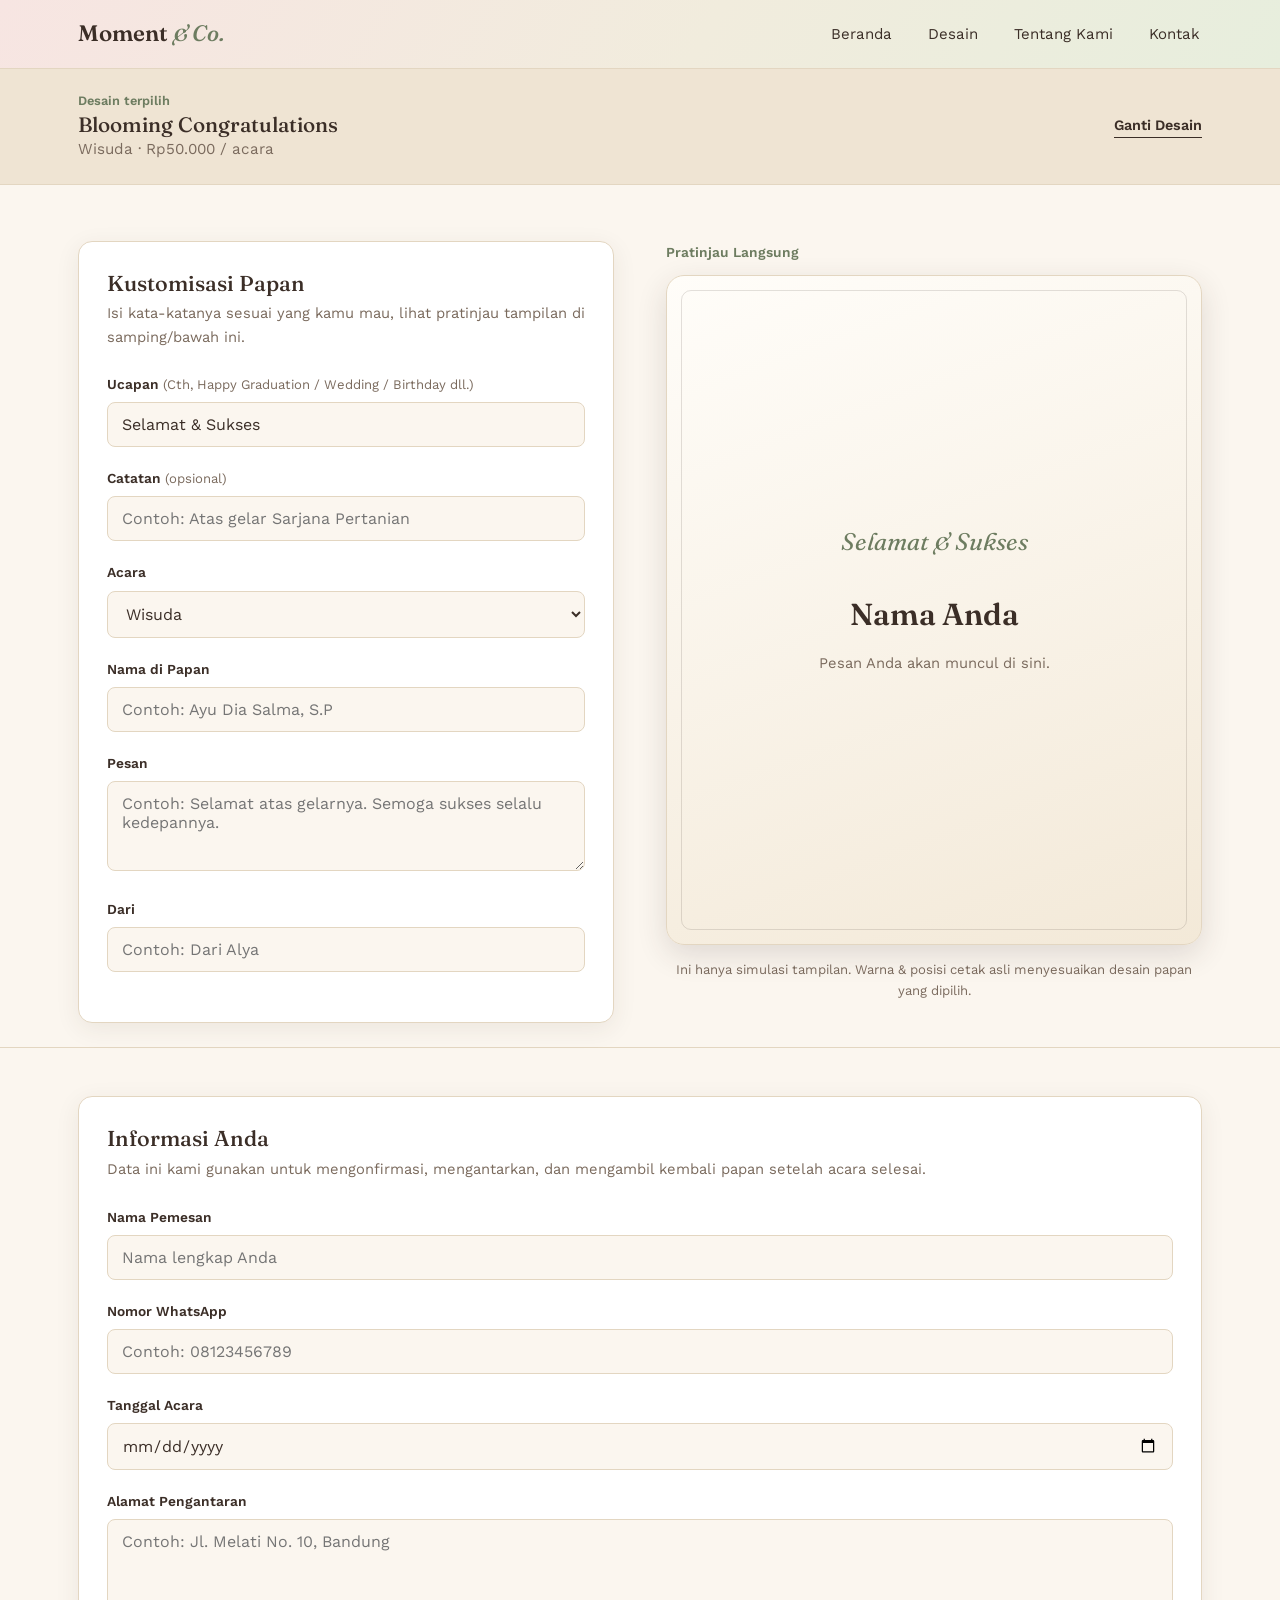
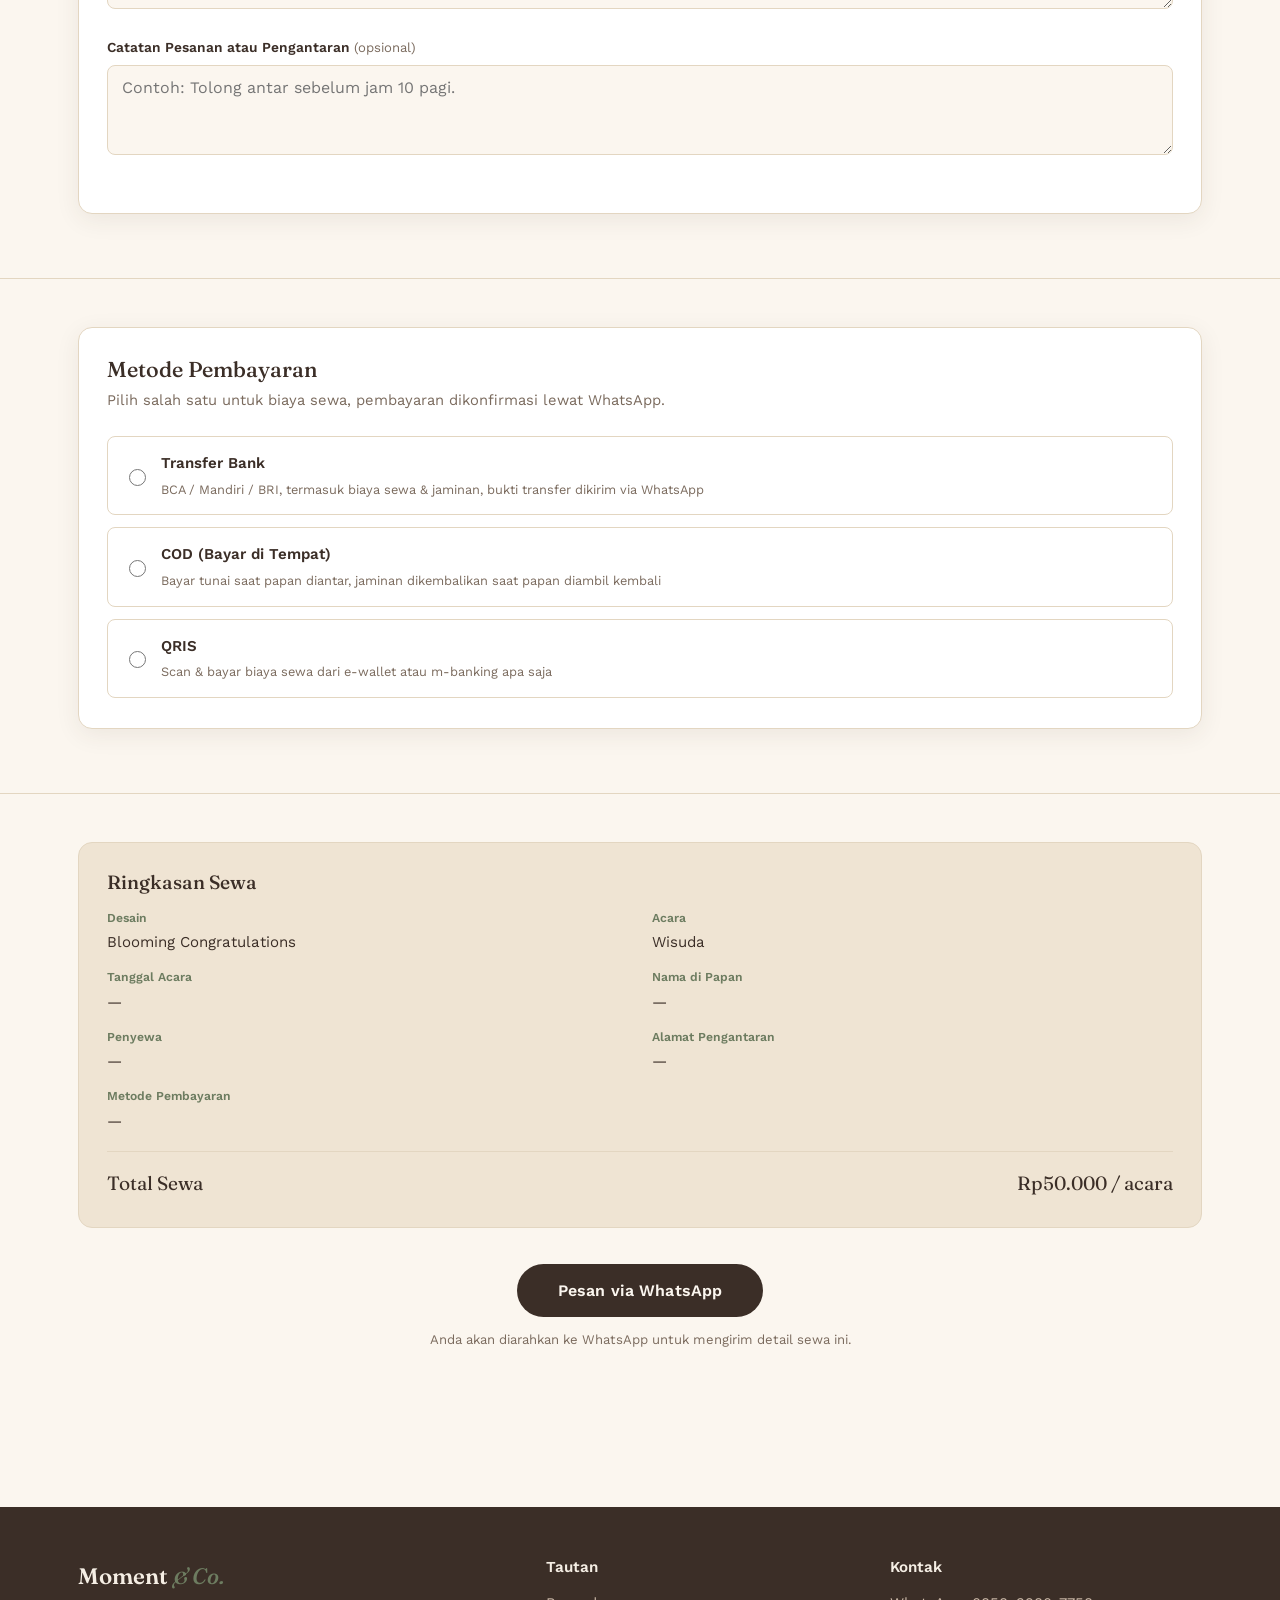
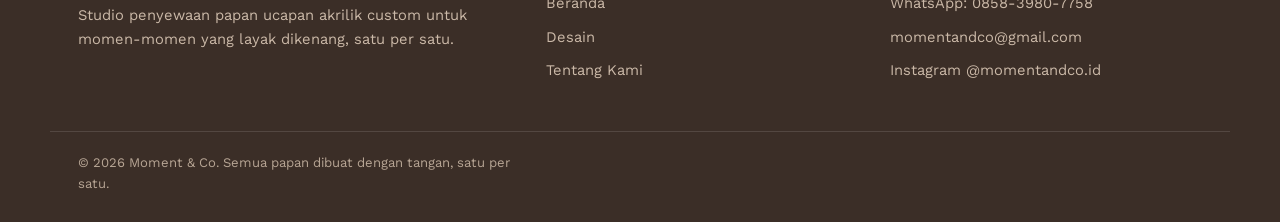
==== commit 18931fb9: "Fix label formatting for Ucapan input" ====
--- a/board.html
+++ b/board.html
@@ -56,7 +56,7 @@
             <p class="form-sub">Isi kata-katanya sesuai yang kamu mau, lihat pratinjau tampilan di samping/bawah ini.</p>
 
             <div class="field">
-              <label for="fCongrats">Ucapan<span class="hint">(Cth, Happy Graduation / Wedding / Birthday dll.)</span></label>
+              <label for="fCongrats">Ucapan <span class="hint">(Cth, Happy Graduation / Wedding / Birthday dll.)</span></label>
               <input type="text" id="fCongrats" value="Selamat & Sukses" maxlength="30">
             </div>
 
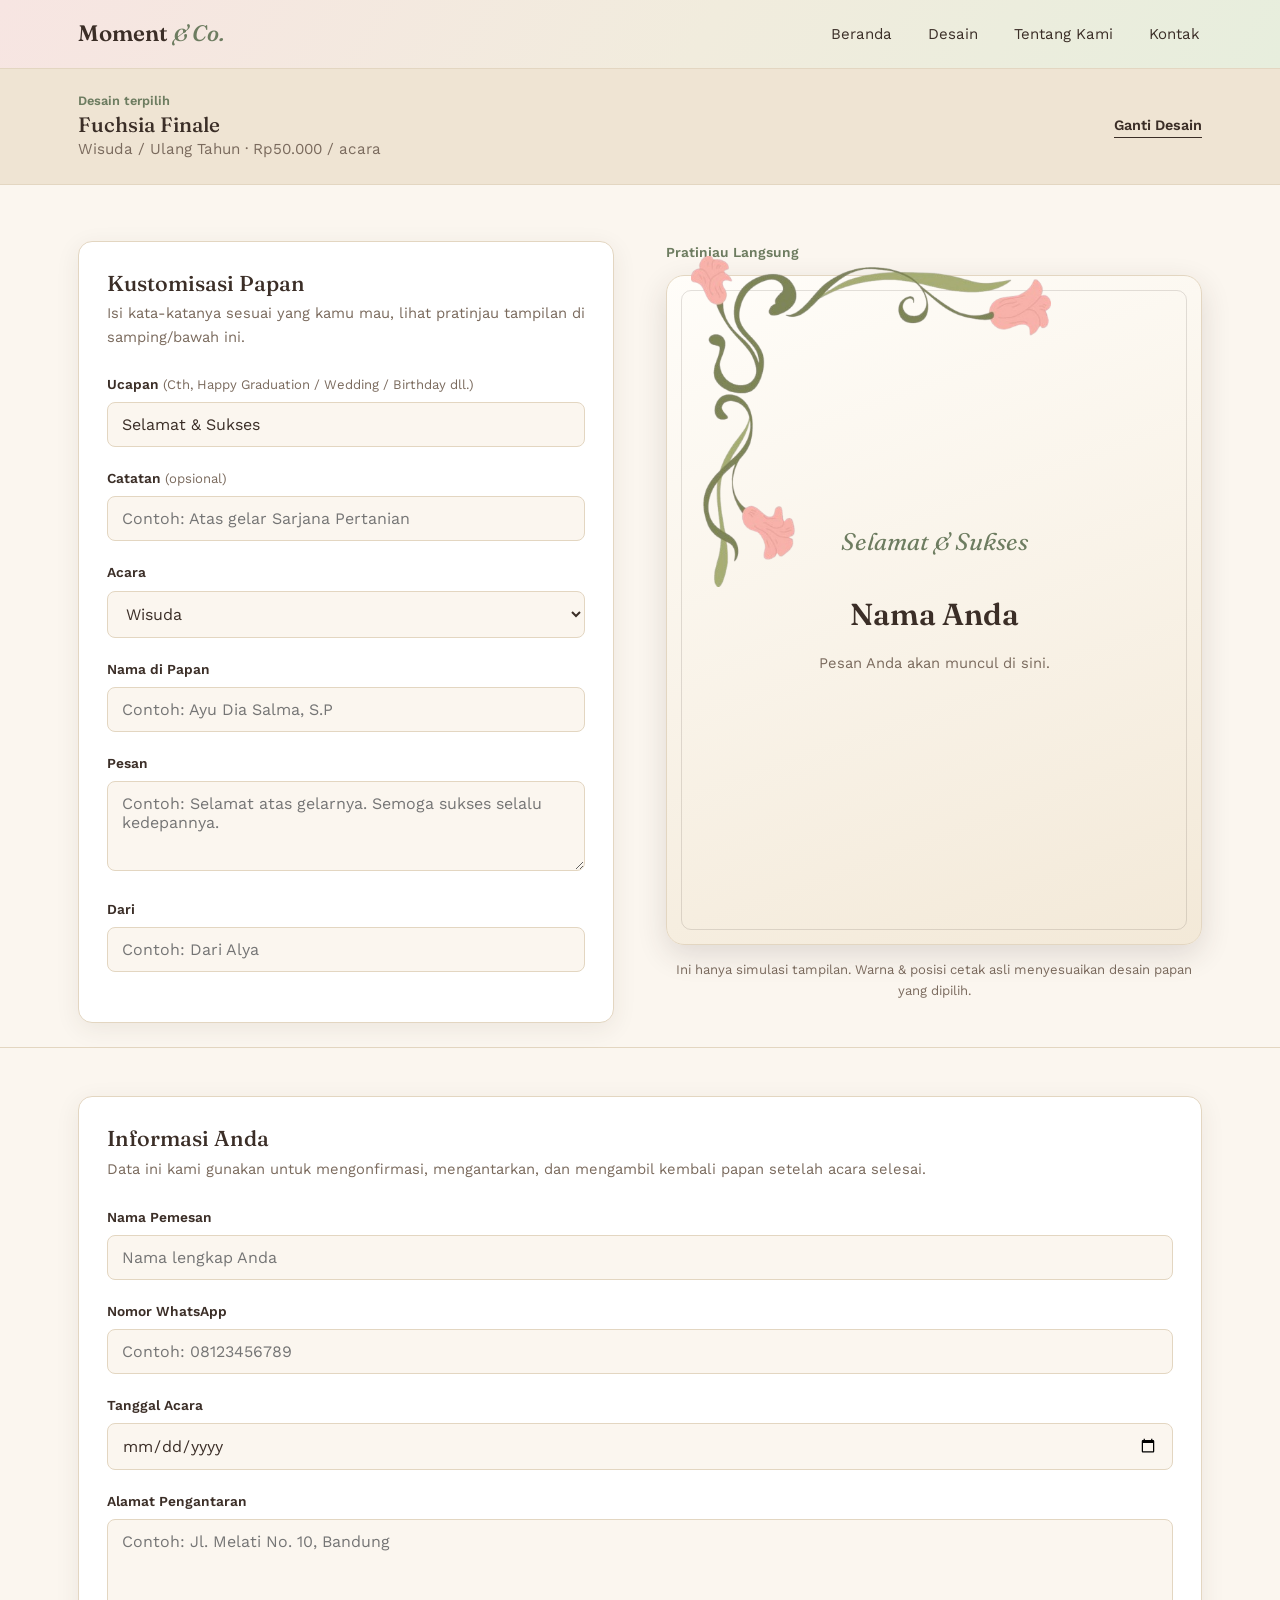
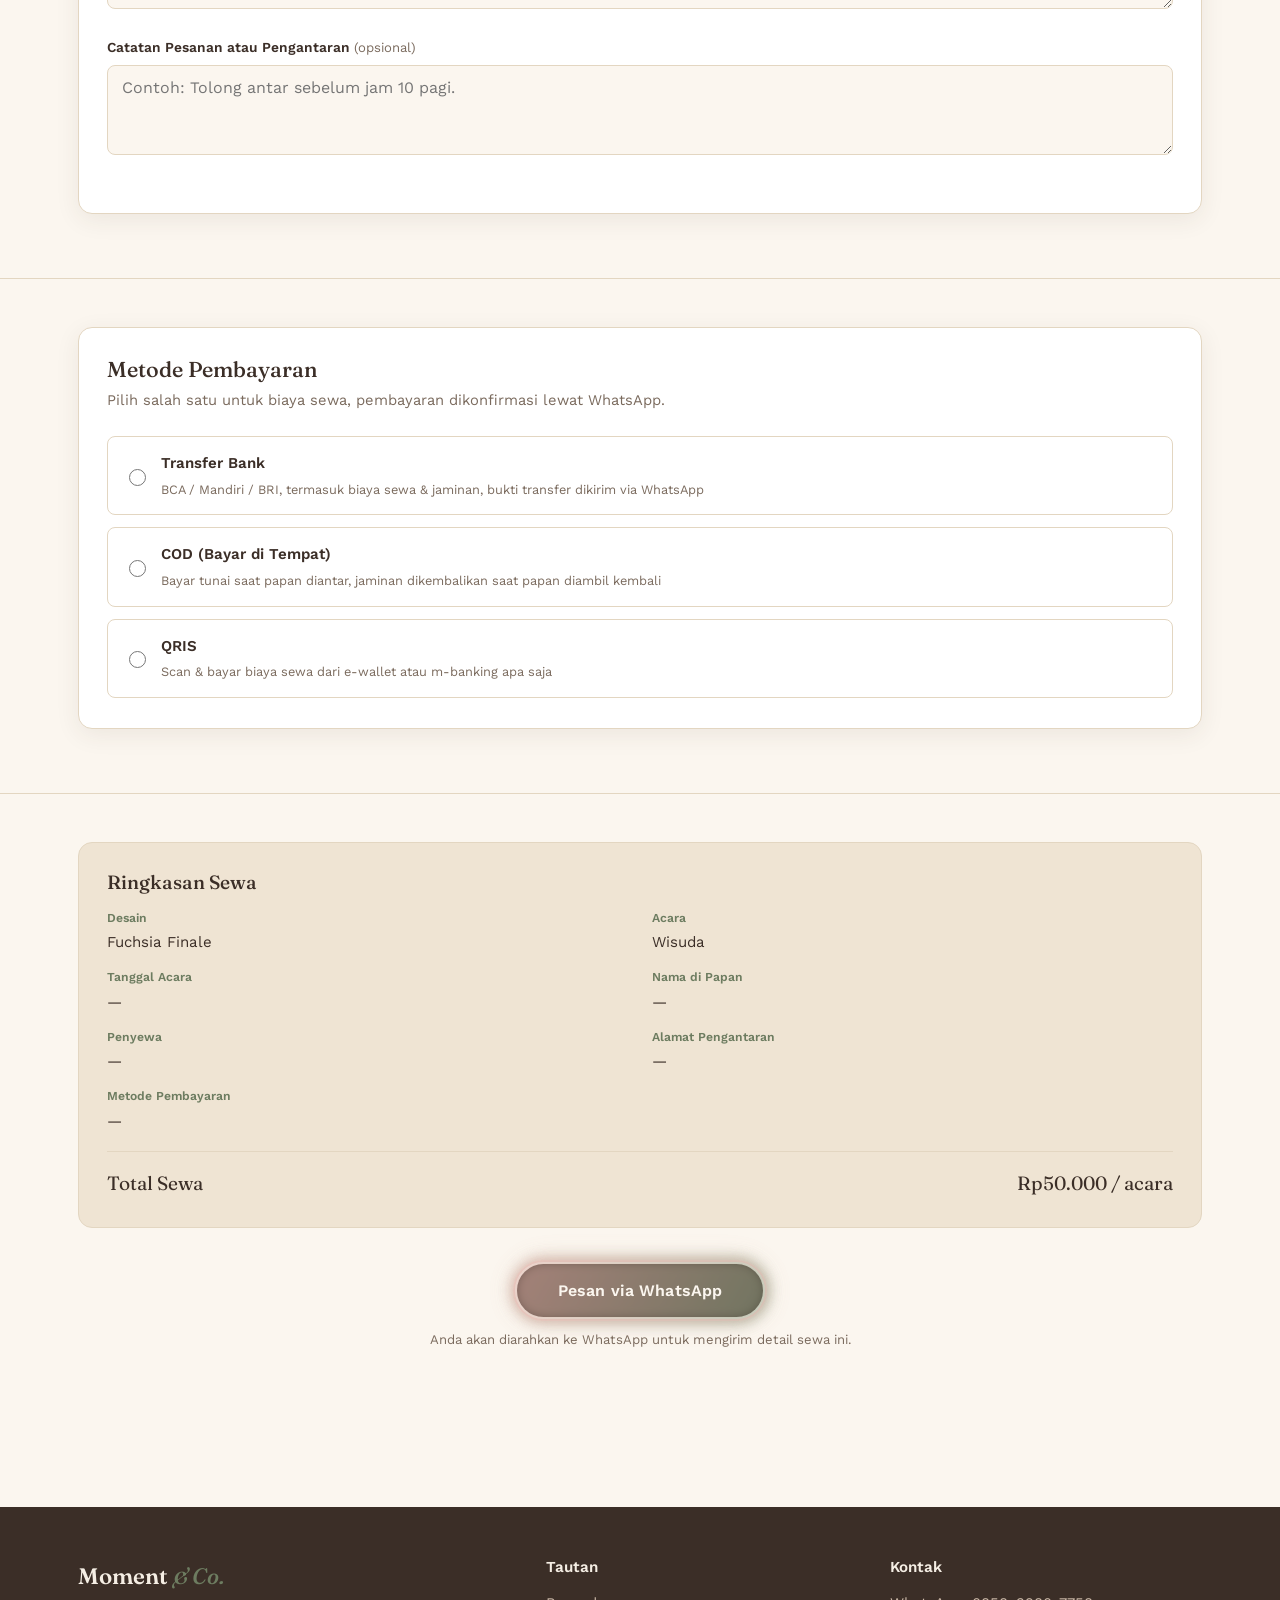
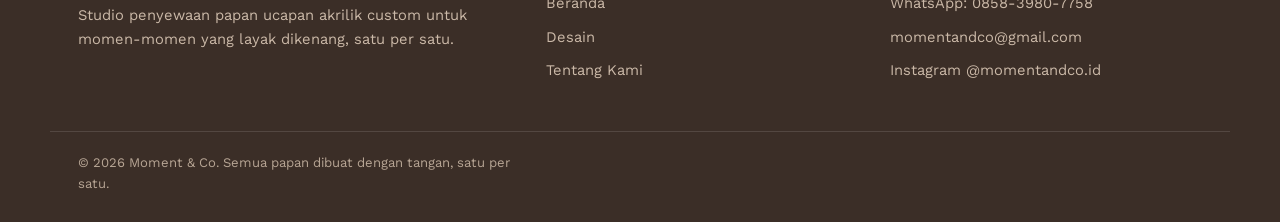
==== commit 2b7e5409: "Add flower image to board preview section" ====
--- a/board.html
+++ b/board.html
@@ -98,6 +98,13 @@
           </div>
 
           <div class="preview-wrap">
+            <!-- Ornamen bunga -->
+    <img
+      src="./flower.png"
+      alt=""
+      class="hero-flower"
+      aria-hidden="true"
+    >
             <p class="preview-label">Pratinjau Langsung</p>
             <div class="board-frame">
               <span class="pv-congrats" id="pvCongrats">Selamat</span>
--- a/css/style.css
+++ b/css/style.css
@@ -1,7 +1,7 @@
 /* ===================================================================
    Moment & Co. — stylesheet
    Palette: warm ivory, espresso type, muted sage + dusty rose accents
-   Type: Fraunces (display) + Work Sans (body/UI)
+   Type: Fraunces (display) + Work Sans
 =================================================================== */
 
 @import url('https://fonts.googleapis.com/css2?family=Fraunces:ital,opsz,wght@0,9..144,400;0,9..144,500;0,9..144,600;1,9..144,500&family=Work+Sans:wght@400;500;600&display=swap');
@@ -17,6 +17,10 @@
   --rose-dark:#C68F84;
   --beige:#EFE4D3;
   --line:#E3D6C1;
+
+  /* Muted maroon for board CTA */
+  --maroon-muted: #7A3B3D;
+  --maroon-muted-dark: #662f31;
 
   --font-display:'Fraunces', serif;
   --font-body:'Work Sans', sans-serif;
@@ -190,6 +194,25 @@
   grid-template-columns:1.05fr 0.85fr;
   gap:56px;
   align-items:center;
+   position: relative;
+   overflow: visible;
+}
+.hero-flower {
+  position: absolute;
+  top: 15px;
+  left: 25px;
+  width: 360px;
+  height: auto;
+  z-index: 2;
+  pointer-events: none;
+}
+@media (max-width: 768px) {
+  .hero-flower {
+    width: 240px;
+    top: 15px;
+    left: 8px;
+    opacity: 0.9;
+  }
 }
 .hero-eyebrow{
   font-family:var(--font-display);
@@ -214,12 +237,186 @@
   display:flex;
   align-items:center;
   justify-content:center;
+   z-index: 1;
 }
 .hero-art svg{ width:100%; height:auto; max-width:420px; }
 
 @media (max-width:900px){
   .hero .wrap{ grid-template-columns:1fr; }
   .hero-art{ order:-1; max-width:300px; margin:0 auto; }
+}
+
+/* =========================================================
+   SCROLL REVEAL
+   ========================================================= */
+
+.scroll-reveal {
+  opacity: 0;
+  transform: translateY(35px);
+  transition:
+    opacity 0.75s ease,
+    transform 0.75s cubic-bezier(0.22, 1, 0.36, 1);
+  will-change: opacity, transform;
+}
+
+.scroll-reveal.is-visible {
+  opacity: 1;
+  transform: translateY(0);
+}
+
+
+/* Variasi untuk elemen yang masuk dari kiri */
+.scroll-reveal.from-left {
+  transform: translateX(-35px);
+}
+
+.scroll-reveal.from-left.is-visible {
+  transform: translateX(0);
+}
+
+
+/* Variasi untuk elemen yang masuk dari kanan */
+.scroll-reveal.from-right {
+  transform: translateX(35px);
+}
+
+.scroll-reveal.from-right.is-visible {
+  transform: translateX(0);
+}
+
+/* =========================================
+   PULSE BUTTON — SAMA UNTUK SEMUA BTN PRIMARY
+========================================= */
+
+.btn-primary {
+  position: relative;
+  isolation: isolate;
+  overflow: visible;
+  z-index: 1;
+}
+
+/* Aura luar */
+.btn-primary::before {
+  content: "";
+  position: absolute;
+  inset: -7px;
+  border-radius: inherit;
+
+  background: linear-gradient(
+    120deg,
+    var(--rose),
+    var(--sage),
+    var(--rose),
+    var(--sage)
+  );
+  background-size: 300% 300%;
+
+  filter: blur(7px);
+  opacity: 0.65;
+
+  z-index: -2;
+
+  animation: buttonAura 3.5s ease-in-out infinite;
+}
+
+/* Ring pulse */
+.btn-primary::after {
+  content: "";
+  position: absolute;
+  inset: -5px;
+  border-radius: inherit;
+
+  border: 2px solid rgba(223, 175, 166, 0.65);
+
+  box-shadow:
+    0 0 8px rgba(223, 175, 166, 0.45),
+    0 0 18px rgba(140, 154, 126, 0.35),
+    0 0 30px rgba(223, 175, 166, 0.22);
+
+  opacity: 0.7;
+
+  z-index: -1;
+
+  animation: buttonPulse 2.2s ease-in-out infinite;
+}
+
+
+/* Aura bergerak */
+@keyframes buttonAura {
+  0% {
+    background-position: 0% 50%;
+    transform: scale(0.96);
+    opacity: 0.5;
+  }
+
+  50% {
+    background-position: 100% 50%;
+    transform: scale(1.02);
+    opacity: 0.8;
+  }
+
+  100% {
+    background-position: 0% 50%;
+    transform: scale(0.96);
+    opacity: 0.5;
+  }
+}
+
+
+/* Pulse membesar-mengecil */
+@keyframes buttonPulse {
+  0%,
+  100% {
+    opacity: 0.45;
+    transform: scale(1);
+  }
+
+  50% {
+    opacity: 0.9;
+    transform: scale(1.08);
+  }
+}
+
+
+/* Hover */
+.btn-primary:hover::before {
+  opacity: 0.9;
+  filter: blur(9px);
+}
+
+.btn-primary:hover::after {
+  opacity: 1;
+
+  box-shadow:
+    0 0 10px rgba(223, 175, 166, 0.65),
+    0 0 24px rgba(140, 154, 126, 0.5),
+    0 0 40px rgba(223, 175, 166, 0.35);
+}
+/* =========================================================
+   STAGGER BOARD CARD
+   ========================================================= */
+
+.board-card.scroll-reveal {
+  transition-delay: var(--reveal-delay, 0ms);
+}
+
+
+
+/* =========================================================
+   REDUCED MOTION
+   ========================================================= */
+
+@media (prefers-reduced-motion: reduce) {
+  .scroll-reveal {
+    opacity: 1;
+    transform: none;
+    transition: none;
+  }
+
+  .btn-primary::before,
+  .btn-primary::after {
+    animation: none;
+  }
 }
 
 /* ---------- Store info ---------- */
@@ -345,6 +542,18 @@
 .board-price{ color:var(--espresso); font-weight:600; margin:2px 0 14px; }
 .price-unit{ color:var(--taupe); font-weight:400; font-size:0.8rem; }
 .board-body .btn{ margin-top:auto; }
+
+/* Override: make the board card CTA a muted maroon while keeping other primary buttons unchanged */
+.board-body .btn-primary{
+  background:var(--maroon-muted);
+  color:var(--ivory);
+  border-color:transparent;
+}
+.board-body .btn-primary:hover{
+  background:var(--maroon-muted-dark);
+  box-shadow:var(--shadow-lift);
+  transform:translateY(-1px);
+}
 
 /* ---------- Footer ---------- */
 .site-footer{
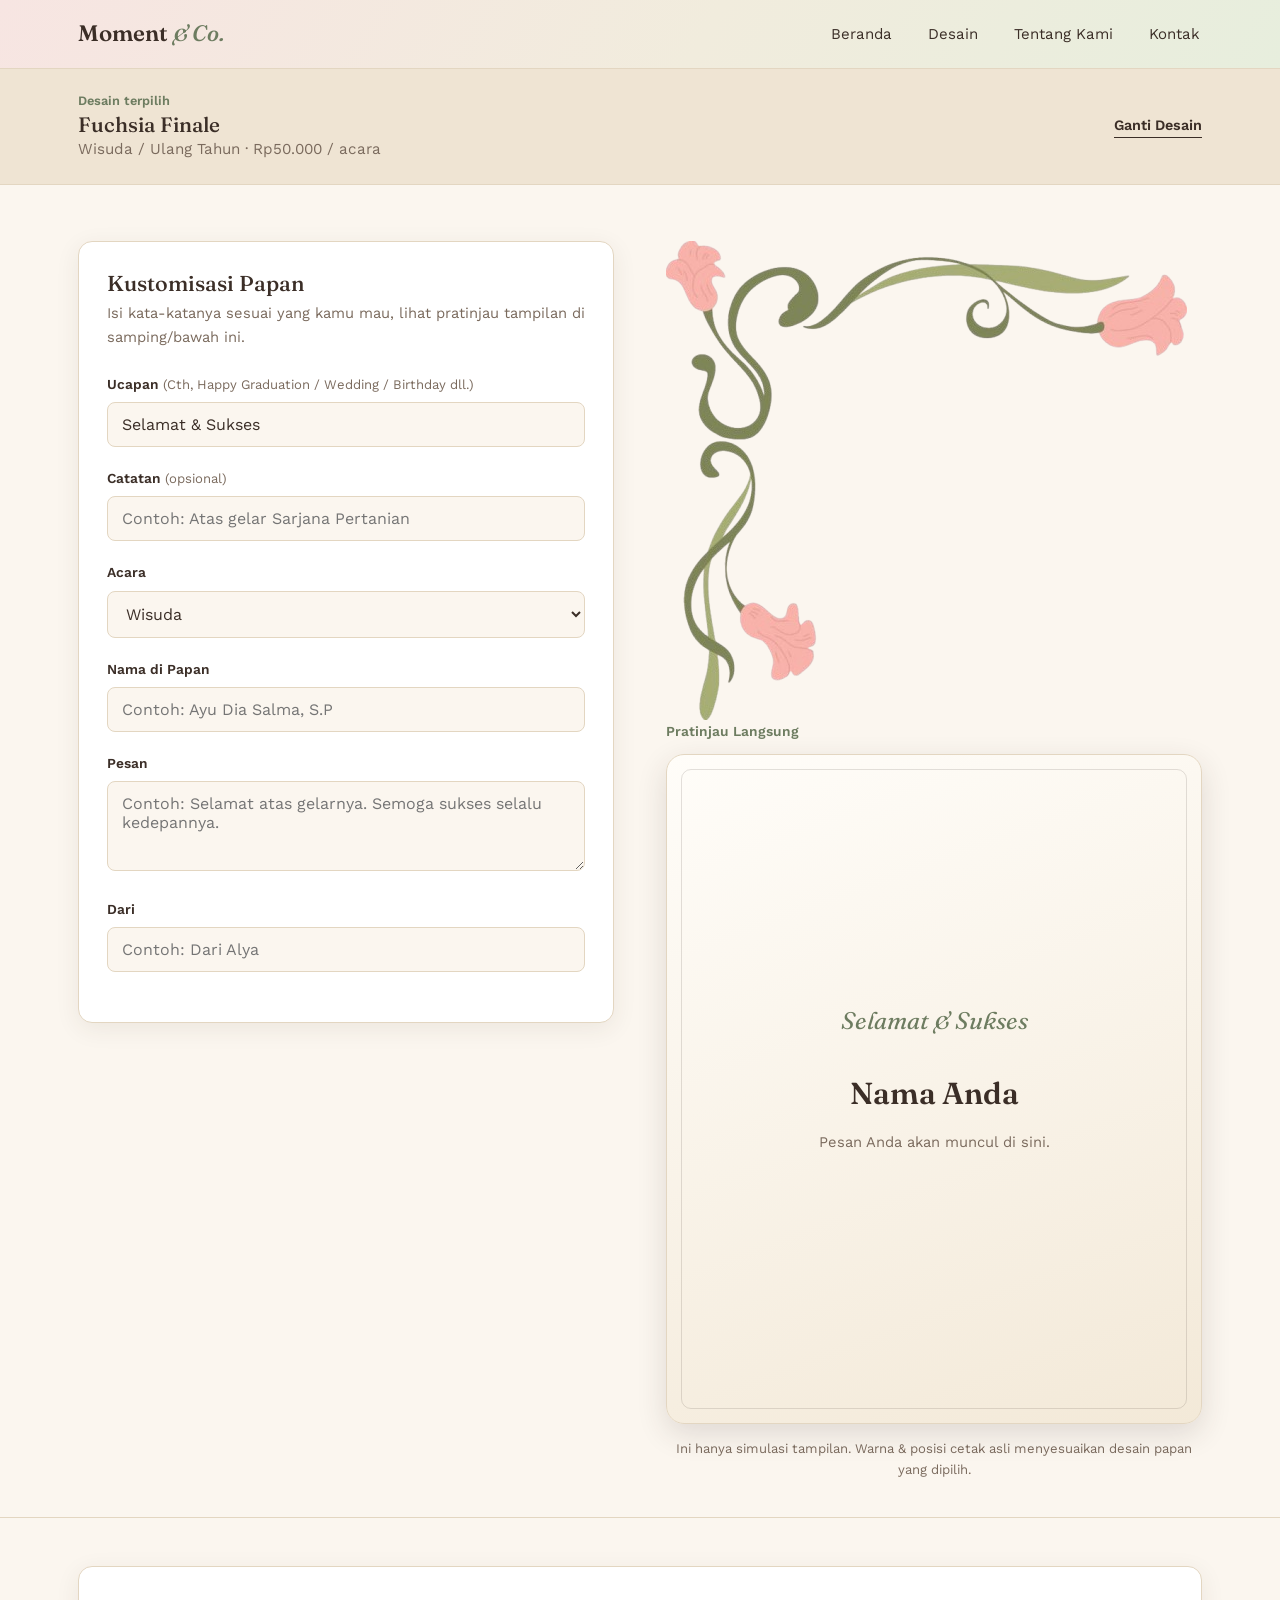
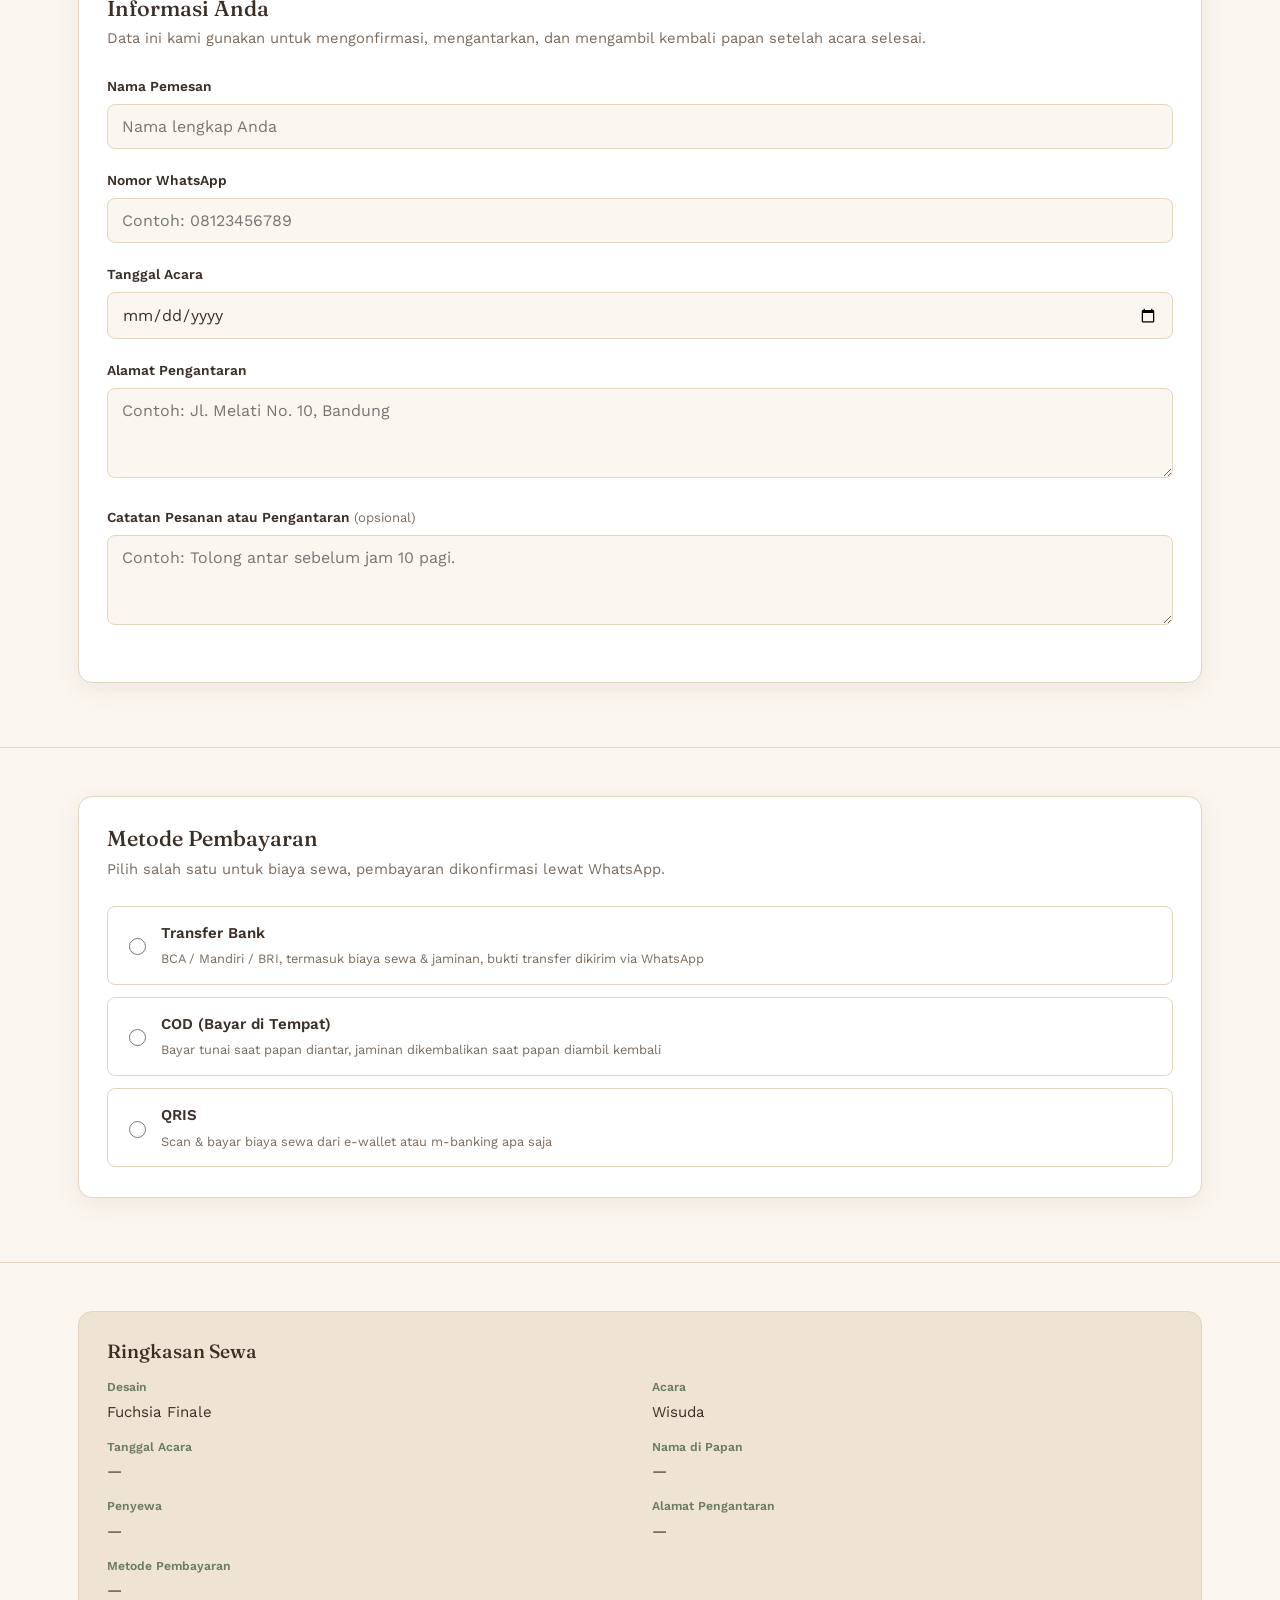
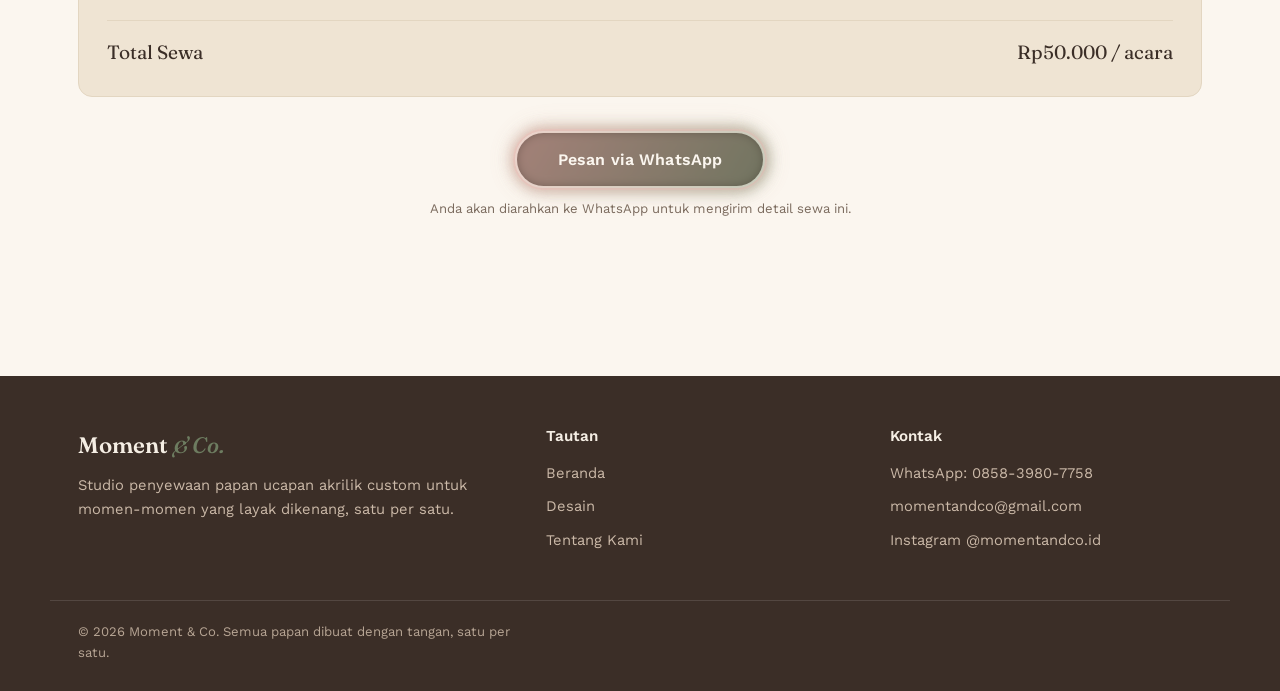
==== commit c47ea7a8: "Rename hero-flower class to hero-flower-preview" ====
--- a/board.html
+++ b/board.html
@@ -102,7 +102,7 @@
     <img
       src="./flower.png"
       alt=""
-      class="hero-flower"
+      class="hero-flower-preview"
       aria-hidden="true"
     >
             <p class="preview-label">Pratinjau Langsung</p>
